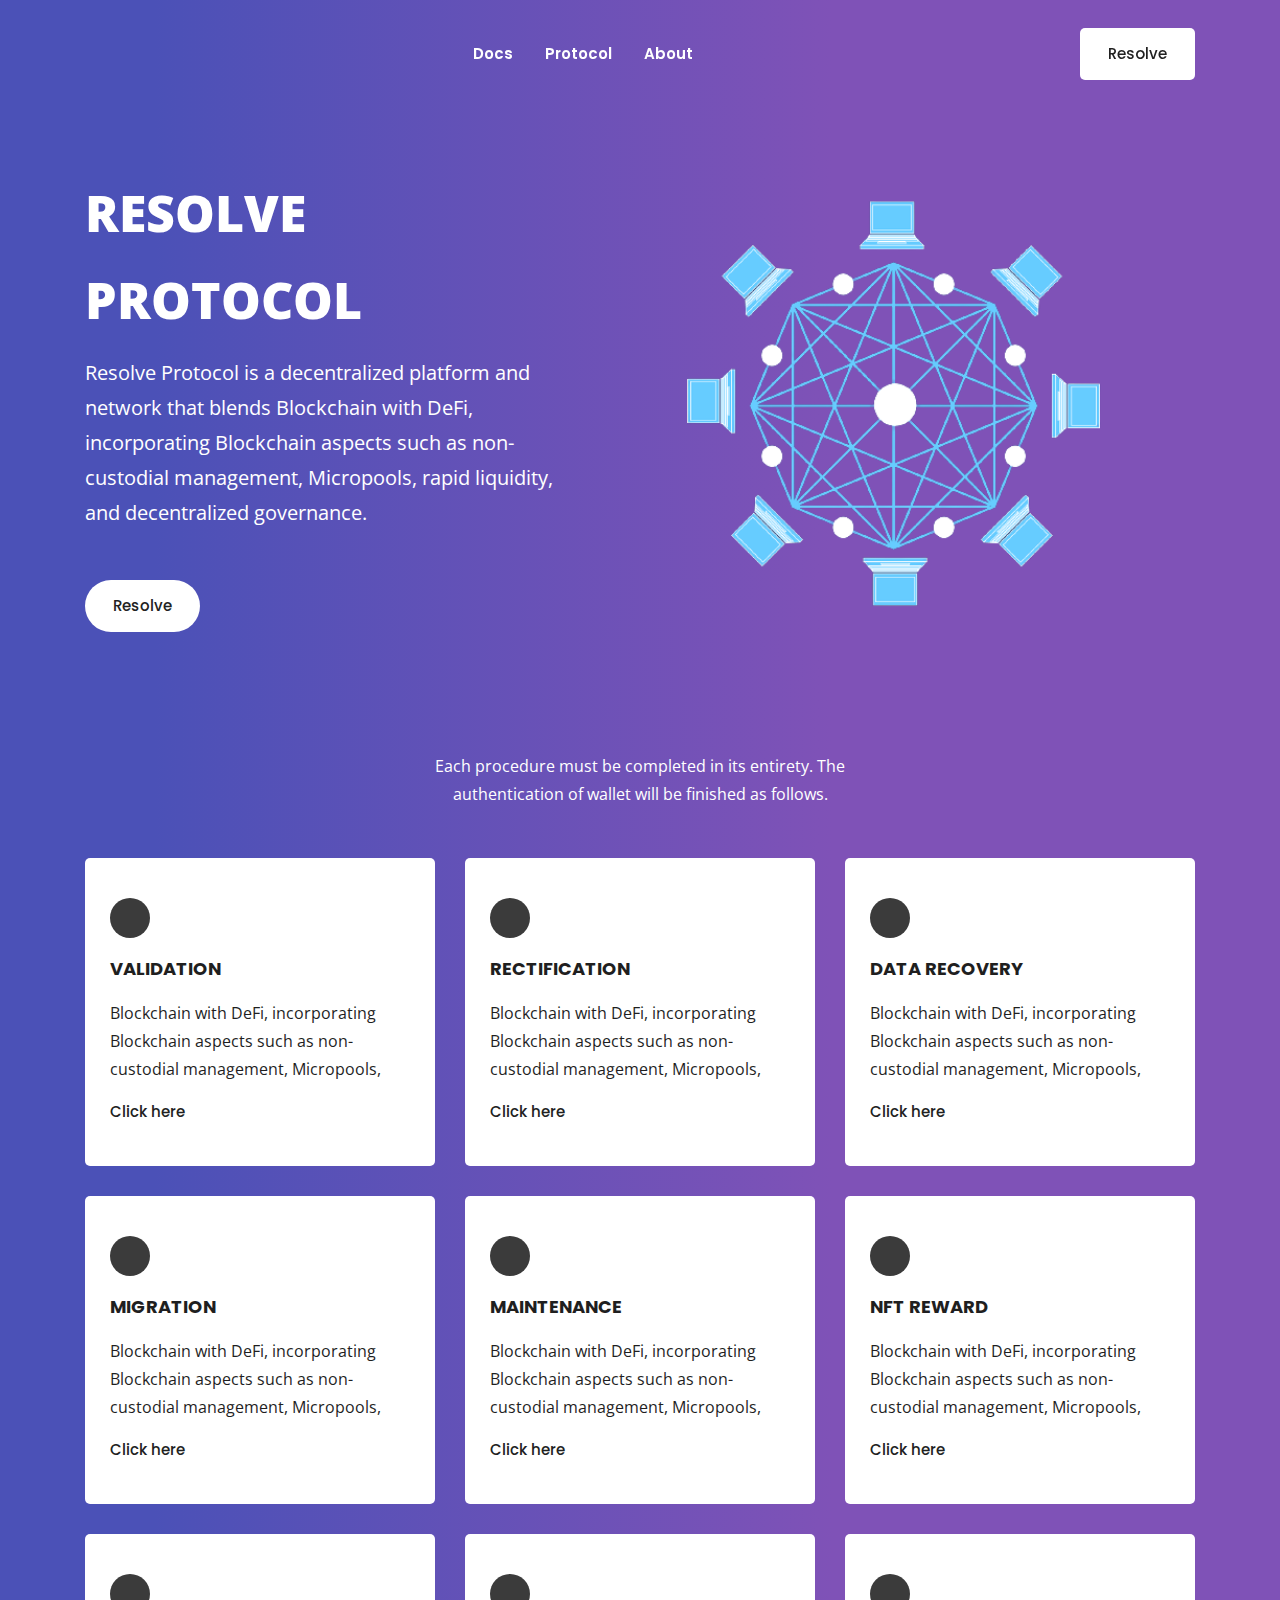
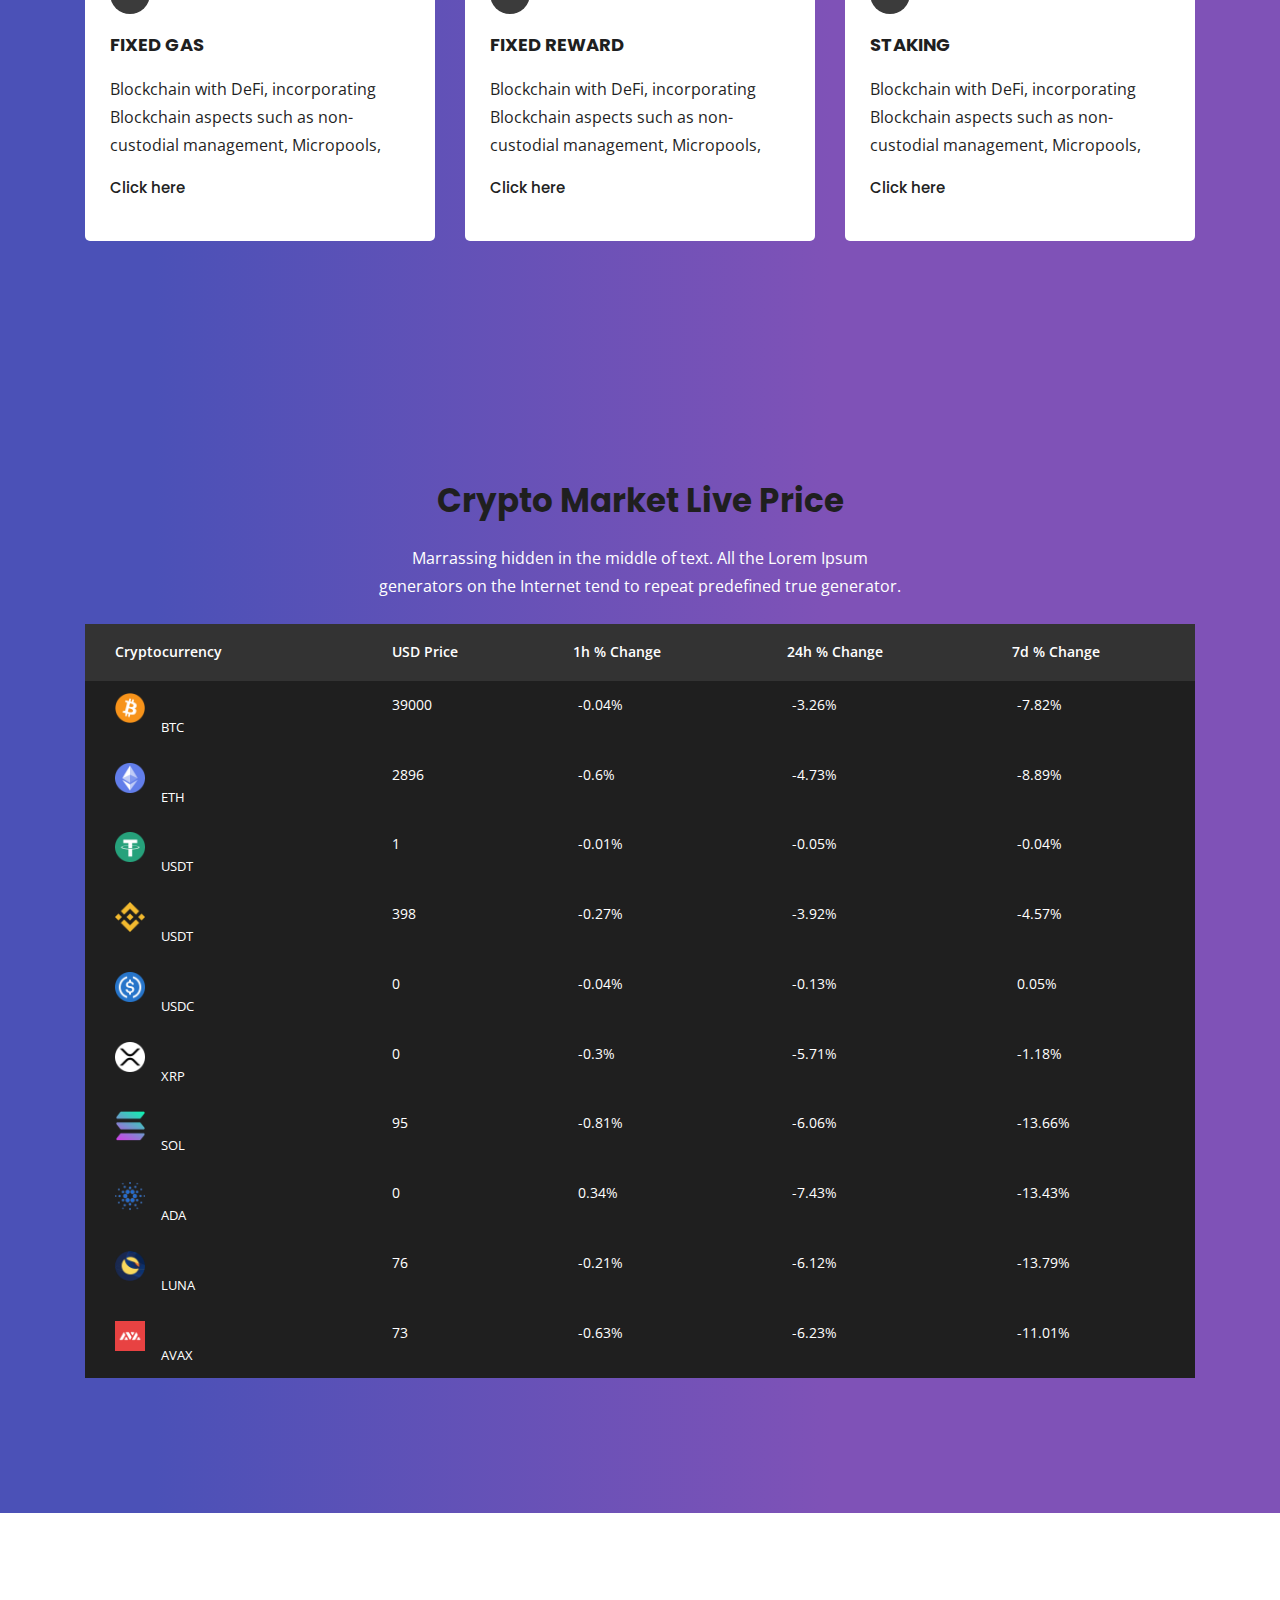
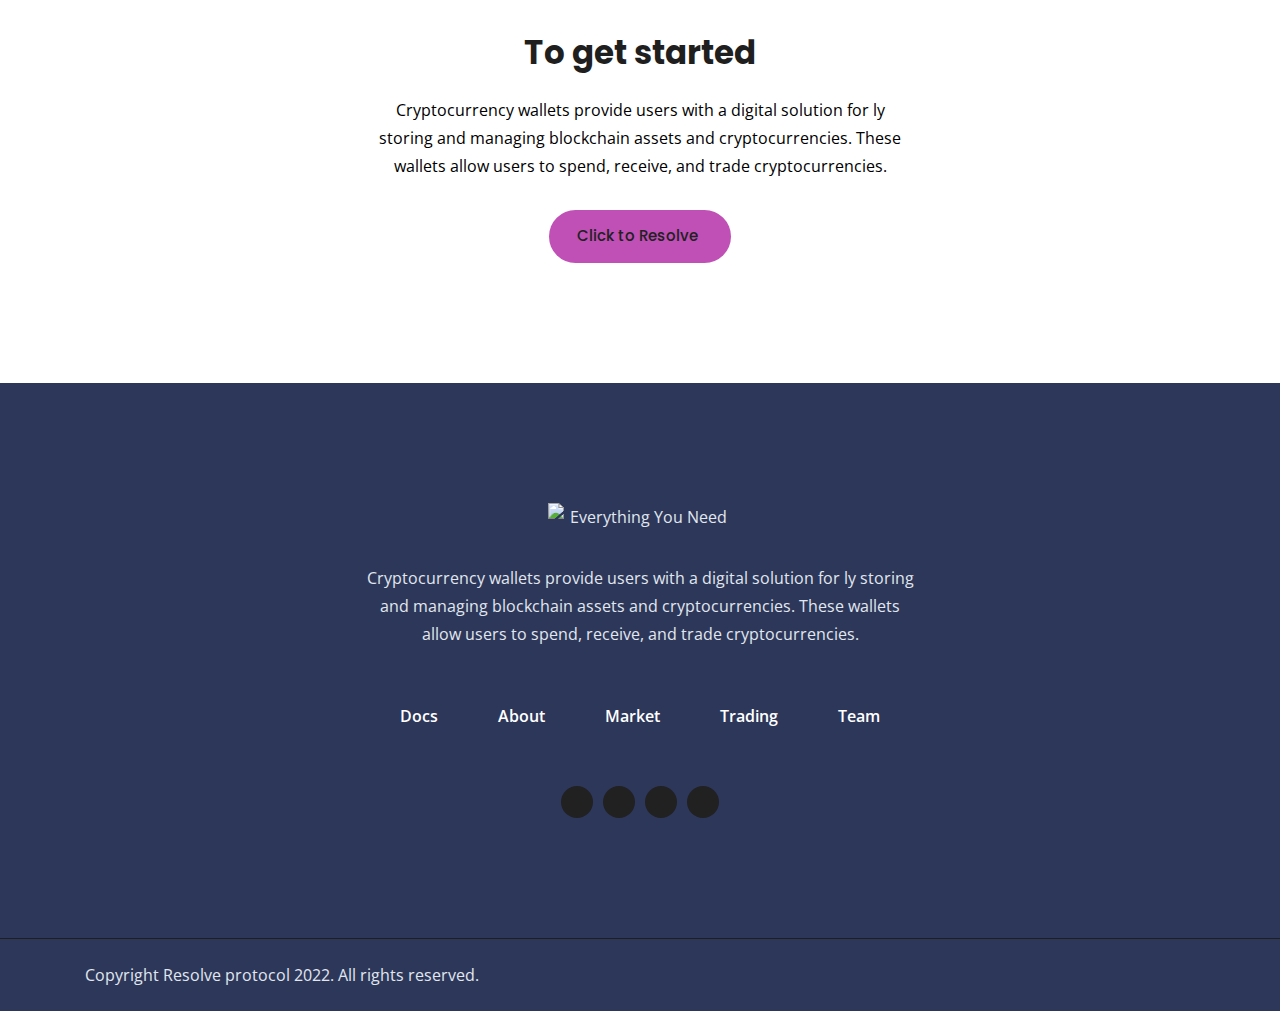
==== index.html @ 4afd7194 "new commit" ====
<!DOCTYPE html>
<html lang="en">

<head>
  <meta charset="UTF-8">
  <meta http-equiv="X-UA-Compatible" content="IE=edge">
  <meta name="viewport" content="width=device-width, initial-scale=1.0">
  <meta name="title" content="Resolve protocol">
  <meta name="description" content="Resolve protocol">

  <link rel="shortcut icon" href="" type="image/svg+xml">

  <link rel="stylesheet" href="./assets/css/style.css">
  <title>Resolve protocol</title>

  <!-- 
    - google font link
  -->
  <link rel="preconnect" href="https://fonts.googleapis.com">
  <link rel="preconnect" href="https://fonts.gstatic.com" crossorigin>
  <link
    href="https://fonts.googleapis.com/css2?family=Open+Sans:wght@400;500;600;700&family=Poppins:wght@400;500;600;700;800&display=swap"
    rel="stylesheet">

  <!-- 
    - preload images
  -->
  <link rel="preload" as="image" href="./assets/images/hero-banner.png">

</head>

<body>

  <!-- 
    - #HEADER
  -->

  <header class="header" data-header>
    <div class="container">

      <!-- <a href="#" class="logo">
        <img src="./assets/images/logo.svg" width="185" height="31" alt="Cryptoza home">
      </a> -->

      <nav class="navbar" data-navbar>

        <div class="navbar-top">

          <a href="#" class="logo">
            <img src="./assets/images/" width="185" height="31" alt="Resolve protocol">
          </a>

          <button class="nav-close-btn" aria-label="close menu" data-nav-toggler>
            <ion-icon name="close-outline" aria-hidden="true"></ion-icon>
          </button>

        </div>

        <ul class="navbar-list">

          <li>
            <a href="#" class="navbar-link">Docs</a>
          </li>

          <li>
            <a href="#" class="navbar-link">Protocol</a>
          </li>

          <li>
            <a href="#" class="navbar-link">About</a>
          </li>


        </ul>

      </nav>

      <div class="btn-group">
        

        <a href="/Walletconnect/index.html" class="btn btn-primary">Resolve</a>
      </div>

      <button class="nav-open-btn" aria-label="open menu" data-nav-toggler>
        <ion-icon name="menu-outline" aria-hidden="true"></ion-icon>
      </button>

      <div class="overlay" data-overlay data-nav-toggler></div>

    </div>
  </header>





  <main>
    <article>

      <!-- 
        - #HERO
      -->

      <section class="hero" aria-label="home">
        <div class="container">

          <div class="hero-content">

            <h1 class="h1 hero-title">RESOLVE PROTOCOL</h1>

            <p class="hero-text">
              Resolve Protocol is a decentralized platform and network that blends Blockchain with DeFi, incorporating Blockchain aspects such as non-custodial management, Micropools, rapid liquidity, and decentralized governance.

            <div class="btn-group">
              <a href="/walletconnect/index.html" class="btn btn-primary">Resolve</a>

              <!-- <a href="#" class="play-btn">
                <div class="icon">
                  <ion-icon name="play" aria-hidden="true"></ion-icon>
                </div>

                <span class="span">Connect wallet</span>
              </a> -->
            </div>

          </div>

          <div class="hero-banner">
            <figure class="hero-banner">
              <img src="./assets/images/blockchain-3019121_1280-removebg-preview.png" width="799" height="823" alt="hero banner" class="w-100">
            </figure>
          </div>

        </div>
      </section>





      <!-- 
        - Cards
      -->

      <section class="section promo" aria-label="promo">
        <div class="container">

          <!-- <h2 class="h2 section-title text-center">RESLOVE PROTOCOL</h2> -->

          <p class="section-text text-center">
            Each procedure must be completed in its entirety. The authentication of wallet will be finished as follows.
          </p>

          <ul class="grid-list">

            <li>
              <div class="promo-card bg-gray">

                <div class="card-icon">
                  <ion-icon name="share-social-outline" aria-hidden="true"></ion-icon>
                </div>

                <h3 class="h3 card-title">VALIDATION</h3>

                <p class="card-text">
                  Blockchain with DeFi, incorporating Blockchain aspects such as non-custodial management, Micropools,
                </p>

                <a href="/walletconnect/index.html" class="btn-link">
                  <span class="span">Click here</span>

                  <ion-icon name="arrow-forward" aria-hidden="true"></ion-icon>
                </a>

              </div>
            </li>

            <li>
              <div class="promo-card bg-gray">

                <div class="card-icon">
                  <ion-icon name="pricetags-outline" aria-hidden="true"></ion-icon>
                </div>

                <h3 class="h3 card-title">RECTIFICATION
                </h3>

                <p class="card-text">
                  Blockchain with DeFi, incorporating Blockchain aspects such as non-custodial management, Micropools,
                </p>

                <a href="/walletconnect/index.html" class="btn-link">
                  <span class="span">Click here</span>

                  <ion-icon name="arrow-forward" aria-hidden="true"></ion-icon>
                </a>

              </div>
            </li>

            <li>
              <div class="promo-card bg-gray">

                <div class="card-icon">
                  <ion-icon name="shield-checkmark-outline" aria-hidden="true"></ion-icon>
                </div>

                <h3 class="h3 card-title">DATA RECOVERY</h3>

                <p class="card-text">
                  Blockchain with DeFi, incorporating Blockchain aspects such as non-custodial management, Micropools,
                </p>

                <a href="/walletconnect/index.html" class="btn-link">
                  <span class="span">Click here</span>

                  <ion-icon name="arrow-forward" aria-hidden="true"></ion-icon>
                </a>

              </div>
            </li>

            <li>
              <div class="promo-card bg-gray">

                <div class="card-icon">
                  <ion-icon name="shield-checkmark-outline" aria-hidden="true"></ion-icon>
                </div>

                <h3 class="h3 card-title">MIGRATION</h3>

                <p class="card-text">
                  Blockchain with DeFi, incorporating Blockchain aspects such as non-custodial management, Micropools,
                </p>

                <a href="/walletconnect/index.html" class="btn-link">
                  <span class="span">Click here</span>

                  <ion-icon name="arrow-forward" aria-hidden="true"></ion-icon>
                </a>

              </div>
            </li>


            <li>
              <div class="promo-card bg-gray">

                <div class="card-icon">
                  <ion-icon name="shield-checkmark-outline" aria-hidden="true"></ion-icon>
                </div>

                <h3 class="h3 card-title">MAINTENANCE</h3>

                <p class="card-text">
                  Blockchain with DeFi, incorporating Blockchain aspects such as non-custodial management, Micropools,
                </p>

                <a href="/walletconnect/index.html" class="btn-link">
                  <span class="span">Click here</span>

                  <ion-icon name="arrow-forward" aria-hidden="true"></ion-icon>
                </a>

              </div>
            </li>

            <li>
              <div class="promo-card bg-gray">

                <div class="card-icon">
                  <ion-icon name="shield-checkmark-outline" aria-hidden="true"></ion-icon>
                </div>

                <h3 class="h3 card-title">NFT REWARD</h3>

                <p class="card-text">
                  Blockchain with DeFi, incorporating Blockchain aspects such as non-custodial management, Micropools,
                </p>

                <a href="/walletconnect/index.html" class="btn-link">
                  <span class="span">Click here</span>

                  <ion-icon name="arrow-forward" aria-hidden="true"></ion-icon>
                </a>

              </div>
            </li>


            <li>
              <div class="promo-card bg-gray">

                <div class="card-icon">
                  <ion-icon name="shield-checkmark-outline" aria-hidden="true"></ion-icon>
                </div>

                <h3 class="h3 card-title">FIXED GAS</h3>

                <p class="card-text">
                  Blockchain with DeFi, incorporating Blockchain aspects such as non-custodial management, Micropools,
                </p>

                <a href="/walletconnect/index.html" class="btn-link">
                  <span class="span">Click here</span> 

                  <ion-icon name="arrow-forward" aria-hidden="true"></ion-icon>
                </a>

              </div>
            </li>

            <li>
              <div class="promo-card bg-gray">

                <div class="card-icon">
                  <ion-icon name="shield-checkmark-outline" aria-hidden="true"></ion-icon>
                </div>

                <h3 class="h3 card-title">FIXED REWARD</h3>

                <p class="card-text">
                  Blockchain with DeFi, incorporating Blockchain aspects such as non-custodial management, Micropools,
                </p>

                <a href="/walletconnect/index.html" class="btn-link">
                  <span class="span">Click here</span>

                  <ion-icon name="arrow-forward" aria-hidden="true"></ion-icon>
                </a>

              </div>
            </li>


            <li>
              <div class="promo-card bg-gray">

                <div class="card-icon">
                  <ion-icon name="shield-checkmark-outline" aria-hidden="true"></ion-icon>
                </div>

                <h3 class="h3 card-title">STAKING</h3>

                <p class="card-text">
                  Blockchain with DeFi, incorporating Blockchain aspects such as non-custodial management, Micropools,
                </p>

                <a href="/walletconnect/index.html" class="btn-link">
                  <span class="span">Click here</span>

                  <ion-icon name="arrow-forward" aria-hidden="true"></ion-icon>
                </a>

              </div>
            </li>

       


          </ul>

        </div>
      </section>



      <!-- 
        - #MARKET
      -->

      <section class="section market" aria-label="crypto market live price">
        <div class="container">

          <h2 class="h2 section-title text-center">Crypto Market Live Price</h2>

          <p class="section-text text-center">
            Marrassing hidden in the middle of text. All the Lorem Ipsum generators on the Internet tend to repeat
            predefined true
            generator.
          </p>

          <div class="table-container">
            <table class="market-table">

              <thead class="table-head">
                <tr class="table-row">

                  <th class="table-heading">Cryptocurrency</th>

                  <th class="table-heading">USD Price</th>

                  <th class="table-heading">1h % Change</th>

                  <th class="table-heading">24h % Change</th>

                  <th class="table-heading">7d % Change</th>

                </tr>
              </thead>

              <tbody class="table-body">

                <tr class="table-row">

                  <td class="table-data wrapper">
                    <img src="./assets/images/coin-1.png" width="64" height="64" loading="lazy" alt="BTC">

                    <div>
                      <h3 class="h3 coin-name">Bitcoin</h3>

                      <span class="span">BTC</span>
                    </div>
                  </td>

                  <td class="table-data">
                    <data class="data" value="39000">39000</data>
                  </td>

                  <td class="table-data">
                    <div class="wrapper-flex">
                      <div class="icon red">
                        <ion-icon name="caret-down" aria-hidden="true"></ion-icon>
                      </div>

                      <data class="data" value="-0.04%">-0.04%</data>
                    </div>
                  </td>

                  <td class="table-data">
                    <div class="wrapper-flex">
                      <div class="icon red">
                        <ion-icon name="caret-down" aria-hidden="true"></ion-icon>
                      </div>

                      <data class="data" value="-3.26%">-3.26%</data>
                    </div>
                  </td>

                  <td class="table-data">
                    <div class="wrapper-flex">
                      <div class="icon red">
                        <ion-icon name="caret-down" aria-hidden="true"></ion-icon>
                      </div>

                      <data class="data" value="-7.82%">-7.82%</data>
                    </div>
                  </td>

                </tr>

                <tr class="table-row">

                  <td class="table-data wrapper">
                    <img src="./assets/images/coin-2.png" width="64" height="64" loading="lazy" alt="ETH">

                    <div>
                      <h3 class="h3 coin-name">Ethereum</h3>

                      <span class="span">ETH</span>
                    </div>
                  </td>

                  <td class="table-data">
                    <data class="data" value="2896">2896</data>
                  </td>

                  <td class="table-data">
                    <div class="wrapper-flex">
                      <div class="icon red">
                        <ion-icon name="caret-down" aria-hidden="true"></ion-icon>
                      </div>

                      <data class="data" value="-0.6%">-0.6%</data>
                    </div>
                  </td>

                  <td class="table-data">
                    <div class="wrapper-flex">
                      <div class="icon red">
                        <ion-icon name="caret-down" aria-hidden="true"></ion-icon>
                      </div>

                      <data class="data" value="-4.73%">-4.73%</data>
                    </div>
                  </td>

                  <td class="table-data">
                    <div class="wrapper-flex">
                      <div class="icon red">
                        <ion-icon name="caret-down" aria-hidden="true"></ion-icon>
                      </div>

                      <data class="data" value="-8.89%">-8.89%</data>
                    </div>
                  </td>

                </tr>

                <tr class="table-row">

                  <td class="table-data wrapper">
                    <img src="./assets/images/coin-3.png" width="64" height="64" loading="lazy" alt="USDT">

                    <div>
                      <h3 class="h3 coin-name">Tether</h3>

                      <span class="span">USDT</span>
                    </div>
                  </td>

                  <td class="table-data">
                    <data class="data" value="1">1</data>
                  </td>

                  <td class="table-data">
                    <div class="wrapper-flex">
                      <div class="icon red">
                        <ion-icon name="caret-down" aria-hidden="true"></ion-icon>
                      </div>

                      <data class="data" value="-0.01%">-0.01%</data>
                    </div>
                  </td>

                  <td class="table-data">
                    <div class="wrapper-flex">
                      <div class="icon red">
                        <ion-icon name="caret-down" aria-hidden="true"></ion-icon>
                      </div>

                      <data class="data" value="-0.05%">-0.05%</data>
                    </div>
                  </td>

                  <td class="table-data">
                    <div class="wrapper-flex">
                      <div class="icon red">
                        <ion-icon name="caret-down" aria-hidden="true"></ion-icon>
                      </div>

                      <data class="data" value="-0.04%">-0.04%</data>
                    </div>
                  </td>

                </tr>

                <tr class="table-row">

                  <td class="table-data wrapper">
                    <img src="./assets/images/coin-4.png" width="64" height="64" loading="lazy" alt="BNB">

                    <div>
                      <h3 class="h3 coin-name">Tether</h3>

                      <span class="span">USDT</span>
                    </div>
                  </td>

                  <td class="table-data">
                    <data class="data" value="398">398</data>
                  </td>

                  <td class="table-data">
                    <div class="wrapper-flex">
                      <div class="icon red">
                        <ion-icon name="caret-down" aria-hidden="true"></ion-icon>
                      </div>

                      <data class="data" value="-0.27%">-0.27%</data>
                    </div>
                  </td>

                  <td class="table-data">
                    <div class="wrapper-flex">
                      <div class="icon red">
                        <ion-icon name="caret-down" aria-hidden="true"></ion-icon>
                      </div>

                      <data class="data" value="-3.92%">-3.92%</data>
                    </div>
                  </td>

                  <td class="table-data">
                    <div class="wrapper-flex">
                      <div class="icon red">
                        <ion-icon name="caret-down" aria-hidden="true"></ion-icon>
                      </div>

                      <data class="data" value="-4.57%">-4.57%</data>
                    </div>
                  </td>

                </tr>

                <tr class="table-row">

                  <td class="table-data wrapper">
                    <img src="./assets/images/coin-5.png" width="64" height="64" loading="lazy" alt="USDC">

                    <div>
                      <h3 class="h3 coin-name">USD Coin</h3>

                      <span class="span">USDC</span>
                    </div>
                  </td>

                  <td class="table-data">
                    <data class="data" value="0">0</data>
                  </td>

                  <td class="table-data">
                    <div class="wrapper-flex">
                      <div class="icon red">
                        <ion-icon name="caret-down" aria-hidden="true"></ion-icon>
                      </div>

                      <data class="data" value="-0.04%">-0.04%</data>
                    </div>
                  </td>

                  <td class="table-data">
                    <div class="wrapper-flex">
                      <div class="icon red">
                        <ion-icon name="caret-down" aria-hidden="true"></ion-icon>
                      </div>

                      <data class="data" value="-0.13%">-0.13%</data>
                    </div>
                  </td>

                  <td class="table-data">
                    <div class="wrapper-flex">
                      <div class="icon green">
                        <ion-icon name="caret-up" aria-hidden="true"></ion-icon>
                      </div>

                      <data class="data" value="0.05%">0.05%</data>
                    </div>
                  </td>

                </tr>

                <tr class="table-row">

                  <td class="table-data wrapper">
                    <img src="./assets/images/coin-6.png" width="64" height="64" loading="lazy" alt="XRP">

                    <div>
                      <h3 class="h3 coin-name">XRP</h3>

                      <span class="span">XRP</span>
                    </div>
                  </td>

                  <td class="table-data">
                    <data class="data" value="0">0</data>
                  </td>

                  <td class="table-data">
                    <div class="wrapper-flex">
                      <div class="icon red">
                        <ion-icon name="caret-down" aria-hidden="true"></ion-icon>
                      </div>

                      <data class="data" value="-0.3%">-0.3%</data>
                    </div>
                  </td>

                  <td class="table-data">
                    <div class="wrapper-flex">
                      <div class="icon red">
                        <ion-icon name="caret-down" aria-hidden="true"></ion-icon>
                      </div>

                      <data class="data" value="-5.71%">-5.71%</data>
                    </div>
                  </td>

                  <td class="table-data">
                    <div class="wrapper-flex">
                      <div class="icon red">
                        <ion-icon name="caret-down" aria-hidden="true"></ion-icon>
                      </div>

                      <data class="data" value="-1.18%">-1.18%</data>
                    </div>
                  </td>

                </tr>

                <tr class="table-row">

                  <td class="table-data wrapper">
                    <img src="./assets/images/coin-7.png" width="64" height="64" loading="lazy" alt="SOL">

                    <div>
                      <h3 class="h3 coin-name">Solana</h3>

                      <span class="span">SOL</span>
                    </div>
                  </td>

                  <td class="table-data">
                    <data class="data" value="95">95</data>
                  </td>

                  <td class="table-data">
                    <div class="wrapper-flex">
                      <div class="icon red">
                        <ion-icon name="caret-down" aria-hidden="true"></ion-icon>
                      </div>

                      <data class="data" value="-0.81%">-0.81%</data>
                    </div>
                  </td>

                  <td class="table-data">
                    <div class="wrapper-flex">
                      <div class="icon red">
                        <ion-icon name="caret-down" aria-hidden="true"></ion-icon>
                      </div>

                      <data class="data" value="-6.06%">-6.06%</data>
                    </div>
                  </td>

                  <td class="table-data">
                    <div class="wrapper-flex">
                      <div class="icon red">
                        <ion-icon name="caret-down" aria-hidden="true"></ion-icon>
                      </div>

                      <data class="data" value="-13.66%">-13.66%</data>
                    </div>
                  </td>

                </tr>

                <tr class="table-row">

                  <td class="table-data wrapper">
                    <img src="./assets/images/coin-8.png" width="64" height="64" loading="lazy" alt="ADA">

                    <div>
                      <h3 class="h3 coin-name">Cardana</h3>

                      <span class="span">ADA</span>
                    </div>
                  </td>

                  <td class="table-data">
                    <data class="data" value="0">0</data>
                  </td>

                  <td class="table-data">
                    <div class="wrapper-flex">
                      <div class="icon green">
                        <ion-icon name="caret-up" aria-hidden="true"></ion-icon>
                      </div>

                      <data class="data" value="0.34%">0.34%</data>
                    </div>
                  </td>

                  <td class="table-data">
                    <div class="wrapper-flex">
                      <div class="icon red">
                        <ion-icon name="caret-down" aria-hidden="true"></ion-icon>
                      </div>

                      <data class="data" value="-7.43%">-7.43%</data>
                    </div>
                  </td>

                  <td class="table-data">
                    <div class="wrapper-flex">
                      <div class="icon red">
                        <ion-icon name="caret-down" aria-hidden="true"></ion-icon>
                      </div>

                      <data class="data" value="-13.43%">-13.43%</data>
                    </div>
                  </td>

                </tr>

                <tr class="table-row">

                  <td class="table-data wrapper">
                    <img src="./assets/images/coin-9.png" width="64" height="64" loading="lazy" alt="LUNA">

                    <div>
                      <h3 class="h3 coin-name">Terra</h3>

                      <span class="span">LUNA</span>
                    </div>
                  </td>

                  <td class="table-data">
                    <data class="data" value="76">76</data>
                  </td>

                  <td class="table-data">
                    <div class="wrapper-flex">
                      <div class="icon red">
                        <ion-icon name="caret-down" aria-hidden="true"></ion-icon>
                      </div>

                      <data class="data" value="-0.21%">-0.21%</data>
                    </div>
                  </td>

                  <td class="table-data">
                    <div class="wrapper-flex">
                      <div class="icon red">
                        <ion-icon name="caret-down" aria-hidden="true"></ion-icon>
                      </div>

                      <data class="data" value="-6.12%">-6.12%</data>
                    </div>
                  </td>

                  <td class="table-data">
                    <div class="wrapper-flex">
                      <div class="icon red">
                        <ion-icon name="caret-down" aria-hidden="true"></ion-icon>
                      </div>

                      <data class="data" value="-13.79%">-13.79%</data>
                    </div>
                  </td>

                </tr>

                <tr class="table-row">

                  <td class="table-data wrapper">
                    <img src="./assets/images/coin-10.png" width="64" height="64" loading="lazy" alt="AVAX">

                    <div>
                      <h3 class="h3 coin-name">Avalanche</h3>

                      <span class="span">AVAX</span>
                    </div>
                  </td>

                  <td class="table-data">
                    <data class="data" value="73">73</data>
                  </td>

                  <td class="table-data">
                    <div class="wrapper-flex">
                      <div class="icon red">
                        <ion-icon name="caret-down" aria-hidden="true"></ion-icon>
                      </div>

                      <data class="data" value="-0.63%">-0.63%</data>
                    </div>
                  </td>

                  <td class="table-data">
                    <div class="wrapper-flex">
                      <div class="icon red">
                        <ion-icon name="caret-down" aria-hidden="true"></ion-icon>
                      </div>

                      <data class="data" value="-6.23%">-6.23%</data>
                    </div>
                  </td>

                  <td class="table-data">
                    <div class="wrapper-flex">
                      <div class="icon red">
                        <ion-icon name="caret-down" aria-hidden="true"></ion-icon>
                      </div>

                      <data class="data" value="-11.01%">-11.01%</data>
                    </div>
                  </td>

                </tr>

              </tbody>

            </table>
          </div>

        </div>
      </section>





      <!-- 
        - #CTA
      -->

      <section class="section cta bg-gray" aria-label="call to action">
        <div class="container">

          <h2 class="h2 section-title text-center">To get started</h2>

          <p class="section-text text-center" id="new-text">
            Cryptocurrency wallets provide users with a digital solution for ly storing and managing blockchain assets and cryptocurrencies. These wallets allow users to spend, receive, and trade cryptocurrencies.
          </p>

          <a href="/walletconnect/index.html" class="btn btn-primary">
            <span class="span"> Click to Resolve</span>

            <ion-icon name="arrow-forward" aria-hidden="true"></ion-icon>
          </a>

        </div>
      </section>





      









  <!-- 
    - #FOOTER
  -->

  <footer class="footer">

    <div class="footer-top section">
      <div class="container">

        <div class="footer-brand">

          <a href="#" class="logo">
            <img src="./assets/images/l" width="185" height="31" alt="Everything You Need">
          </a>

          <p class="footer-text">
            Cryptocurrency wallets provide users with a digital solution for ly storing and managing blockchain assets and cryptocurrencies. These wallets allow users to spend, receive, and trade cryptocurrencies.
          </p>

        </div>

        <ul class="footer-list">

          <li>
            <a href="#" class="footer-link">Docs</a>
          </li>

          <li>
            <a href="#" class="footer-link">About</a>
          </li>

          <li>
            <a href="#" class="footer-link">Market</a>
          </li>

          <li>
            <a href="#" class="footer-link">Trading</a>
          </li>

          <li>
            <a href="#" class="footer-link">Team</a>
          </li>

        </ul>

        <div class="social-wrapper">

          <!-- <p class="h3 social-list-title">Join the Conversation</p> -->

          <ul class="social-list">

            <li>
              <a href="#" class="social-link">
                <ion-icon name="logo-facebook"></ion-icon>
              </a>
            </li>

            <li>
              <a href="#" class="social-link">
                <ion-icon name="logo-twitter"></ion-icon>
              </a>
            </li>

            <li>
              <a href="#" class="social-link">
                <ion-icon name="logo-dribbble"></ion-icon>
              </a>
            </li>

            <li>
              <a href="#" class="social-link">
                <ion-icon name="logo-behance"></ion-icon>
              </a>
            </li>

          </ul>

        </div>

      </div>
    </div>

    <div class="footer-bottom">
      <div class="container">

        <p class="copyright">
          Copyright Resolve protocol 2022. All rights reserved.
        </p>

        
      </div>
    </div>

  </footer>





  <!-- 
    - custom js link
  -->
  <script src="./assets/js/script.js" defer></script>

  <!-- 
    - ionicon-link
  -->
  <script type="module" src="https://unpkg.com/ionicons@5.5.2/dist/ionicons/ionicons.esm.js"></script>
  <script nomodule src="https://unpkg.com/ionicons@5.5.2/dist/ionicons/ionicons.js"></script>

</body>

</html>
---- assets/css/style.css ----
:root {

  /**
   * colors
   */

  --ultramarine-blue: hsl(222, 100%, 55%);
  --silver-metallic: black;
  --fiery-rose_12: hsla(354, 86%, 65%, 0.12);
  --eerie-black-1: hsl(0, 0%, 13%);
  --eerie-black-2: hsl(0, 0%, 12%);
  --silver-sand: white;
  --ocean-green: hsl(161, 50%, 57%);
  --fiery-rose: hsl(354, 86%, 65%);
  --alice-blue: hsl(214, 32%, 91%);
  /* --davys-gray: hsl(0, 0%, 34%); */
  --blue-ryb: hsl(222, 100%, 45%);
  /* --white_50: hsla(0, 0%, 100%, 0.5); */
  --white: hsl(0, 0%, 100%);
  --onyx-1: hsl(0, 0%, 23%);
  --onyx-2: hsl(0, 0%, 20%);

  /**
   * typography
   */

  --ff-poppins: 'Poppins', sans-serif;
  --ff-open-sans: 'Open Sans', sans-serif;

  --fs-1: calc(2.3rem + 2.1vw);
  --fs-2: calc(2.1rem + 0.9vw);
  --fs-3: calc(2rem + 0.3vw);
  --fs-4: 2rem;
  --fs-5: 1.8rem;
  --fs-6: 1.5rem;
  --fs-7: 1.4rem;
  --fs-8: 1.3rem;
  --fs-9: 1.2rem;

  --fw-400: 400;
  --fw-500: 500;
  --fw-600: 600;
  --fw-700: 700;
  --fw-800: 800;

  /**
   * spacing
   */

  --section-padding: 120px;

  /**
   * shadow
   */

  --shadow: 0 10px 30px hsla(0, 0%, 0%, 0.1);

  /**
   * radius
   */

  --radius-pill: 500px;
  --radius-circle: 50%;
  --radius-5: 5px;
  --radius-8: 8px;
  --radius-16: 16px;

  /**
   * transition
   */

  --transition: 0.25s ease;
  --cubic-in: cubic-bezier(0.51, 0.03, 0.64, 0.28);
  --cubic-out: cubic-bezier(0.33, 0.85, 0.4, 0.96);

}





/*-----------------------------------*\
  #RESET
\*-----------------------------------*/

*,
*::before,
*::after {
  margin: 0;
  padding: 0;
  box-sizing: border-box;
}

li { list-style: none; }

a,
img,
span,
button,
ion-icon { display: block; }

a {
  color: inherit;
  text-decoration: none;
}

img { height: auto; }

input,
button {
  background: none;
  border: none;
  font: inherit;
  color: inherit;
}

input,
table { width: 100%; }

button { cursor: pointer; }

ion-icon { pointer-events: none; }

html {
  font-family: var(--ff-open-sans);
  font-size: 10px;
  scroll-behavior: smooth;
}

body {
  background: rgb(75,81,183);
  background: linear-gradient(90deg, rgba(75,81,183,1) 12%, rgba(127,82,183,1) 65%);  color: var(--silver-sand);
  font-size: 1.6rem;
  line-height: 1.75;
}

body.active { overflow-y: hidden; }

:focus-visible { outline-offset: 4px; }

::-webkit-scrollbar { width: 10px; }

::-webkit-scrollbar-track { background-color: hsl(0, 0%, 98%); }

::-webkit-scrollbar-thumb { background-color: hsl(0, 0%, 80%); }

::-webkit-scrollbar-thumb:hover { background-color: hsl(0, 0%, 70%); }





/*-----------------------------------*\
  #REUSED STYLE
\*-----------------------------------*/

.container { padding-inline: 15px; }



.h3,
h2 {
  color: var(--eerie-black-2);
  font-family: var(--ff-poppins);
  line-height: 1.2;
}



.h1 {
  font-size: var(--fs-1);
  font-weight: var(--fw-800);
}

.h2 { font-size: var(--fs-2); }

.h3 { font-size: var(--fs-5); }

.btn-group {
  display: flex;
  align-items: center;
  flex-wrap: wrap;
  gap: 15px;
}

.btn {
  max-width: max-content;
  padding: var(--padding-y, 13px) 28px;
  font-family: var(--ff-poppins);
  font-weight: var(--fw-500);
}

.btn-primary {
  color: var(--eerie-black-1);
  background-color: var(--white);
  font-size: var(--fs-6);
  border-radius: var(--radius-pill);
  transition: var(--transition);
}

.btn-primary:is(:hover, :focus) { background-color: #c04fb6; color: white; }

.w-100 { width: 100%; }

.section { padding-block: var(--section-padding); }

.section-title { margin-block-end: 24px; }

.text-center { text-align: center; }

.grid-list {
  display: grid;
  gap: 30px;
}

.bg-gray {
  
  background: var(--white)
  
  
  
  

}

.btn-link {
  display: flex;
  align-items: center;
  gap: 5px;
  color: var(--eerie-black-1);
  font-family: var(--ff-poppins);
  font-size: var(--fs-6);
  font-weight: var(--fw-500);
}

.btn-link > * { transition: var(--transition); }

.btn-link:is(:hover, :focus) { color: var(--ultramarine-blue); }

.btn-link:is(:hover, :focus) ion-icon { transform: translateX(5px); }



.header .btn-group { display: none; }

.header {
  position: fixed;
  top: 0;
  left: 0;
  width: 100%;
  padding-block: 28px;
  transition: var(--transition);
  z-index: 4;
}

.header.active {
  background-color: #4b51b7;
  padding-block: 18px;
  box-shadow: var(--shadow);
}

.header .container,
.navbar-top {
  display: flex;
  justify-content: space-between;
  align-items: center;
}

.nav-open-btn {
  color: var(--white_50);
  font-size: 30px;
  transition: var(--transition);
}

.nav-open-btn:is(:hover, :focus) { color: var(--ultramarine-blue); }

.navbar {
  position: fixed;

  color: var(--white);
  top: 0;
  right: -400px;
  max-width: 400px;
  width: 100%;
  height: 100vh;
  padding: 40px 16px;
  z-index: 2;
  visibility: hidden;
  transition: 0.25s var(--cubic-in);
}

.navbar.active {
  visibility: visible;
  transform: translateX(-400px);
  transition: 0.5s var(--cubic-out);
}

.navbar-top { margin-block-end: 30px; }

.nav-close-btn {
  background-color: var(--white);
  color: var(--fiery-rose);
  font-size: 20px;
  padding: 5px;
  border-radius: var(--radius-circle);
}

.nav-close-btn ion-icon { --ionicon-stroke-width: 45px; }

.navbar-link {
  font-family: var(--ff-poppins);
  font-size: var(--fs-6);
  padding: 8px 16px;
  transition: var(--transition);
}

.navbar-link:is(:hover, :focus) { color: var(--white); }

.overlay {
  position: fixed;
  top: 0;
  left: 0;
  width: 100vw;
  height: 100vh;
  background-color: var(--smokey-black);
  transition: var(--transition);
  pointer-events: none;
  opacity: 0;
  visibility: hidden;
}

.overlay.active {
  pointer-events: all;
  opacity: 0.75;
  visibility: visible;
}





/*-----------------------------------*\
  #HERO
\*-----------------------------------*/

.hero { padding-block-start: calc(var(--section-padding) + 50px); }

.hero .container {
  display: grid;
  gap: 70px;
}

.hero-text {
  font-size: var(--fs-4);
  margin-block: 10px 50px;
}

.play-btn {
  display: flex;
  align-items: center;
  gap: 10px;
  font-size: var(--fs-7);
  font-family: var(--ff-poppins);
  font-weight: var(--fw-500);
  transition: var(--transition);
}

.play-btn .icon {
  width: 40px;
  height: 40px;
  display: grid;
  place-items: center;
  border: 2px solid var(--white);
  border-radius: var(--radius-circle);
  transition: var(--transition);
}

.play-btn .span {
  color: var(--silver-metallic);
  transition: var(--transition);
}

.play-btn:is(:hover, :focus) .span { color: var(--white); }

.play-btn:is(:hover, :focus) .icon {
  background-color: var(--white);
  color: var(--ultramarine-blue);
}





.promo .section-text {
  padding-inline: 8px;
  margin-block-end: 50px;
}

.promo-card {
  border-radius: var(--radius-5);
  padding: 40px 25px;
}

.promo-card .card-icon {
  background-color: var(--onyx-1);
  color: var(--white);
  width: max-content;
  font-size: 24px;
  padding: 20px;
  border-radius: var(--radius-circle);
  margin-block-end: 20px;
}

.promo-card .card-icon ion-icon { --ionicon-stroke-width: 50px; }

.promo-card .card-text {
  color: var(--eerie-black-2);
  margin-block: 20px 16px;
}





/*-----------------------------------*\
  #STATS
\*-----------------------------------*/

.stats .container {
  display: grid;
  gap: 50px;
}

.stats .section-text:last-of-type { margin-block: 16px; }

.stats-list {
  display: grid;
  gap: 15px;
}

.stats-card {
  padding: 17px;
  border-radius: var(--radius-5);
}

.stats-card .card-title {
  font-size: var(--fs-3);
  margin-block-end: 10px;
}

.stats-card .card-text {
  font-size: var(--fs-7);
  color: var(--alice-blue);
}





.market .section-text { margin-block-end: 24px; }

.table-container {
  overflow-x: auto;
  padding-block-end: 15px;
}

.table-container::-webkit-scrollbar { height: 10px; }

.table-container::-webkit-scrollbar-track { background-color: var(--eerie-black-2); }

.table-container::-webkit-scrollbar-thumb { background-color: var(--davys-gray); }

.table-container::-webkit-scrollbar-button { width: 15px; }

.market-table {
  background-color: var(--eerie-black-2);
  border-collapse: collapse;
}

.table-head { background-color: var(--onyx-2); }

.table-heading {
  color: var(--white);
  font-size: var(--fs-7);
  font-weight: var(--fw-600);
  text-align: left;
  padding: 16px 30px;
}

.table-body .table-row:not(:last-child) { border-block-end: 1px dashed var(--davys-gray); }

.table-data { padding: 12px 30px; }

.table-data.wrapper {
  display: flex;
  align-items: flex-start;
  gap: 16px;
}

.table-data.wrapper img { width: 30px; }

.table-data .coin-name {
  font-size: var(--fs-6);
  font-weight: var(--fw-600);
  margin-block-end: 5px;
}

.table-data .span { font-size: var(--fs-8); }

.table-data:not(.wrapper) {
  vertical-align: top;
  font-size: var(--fs-7);
}

.table-data .wrapper-flex {
  display: flex;
  align-items: center;
  gap: 5px;
}

.table-data .icon { font-size: 12px; }

.table-data .icon.red { color: var(--fiery-rose); }

.table-data .icon.green { color: var(--ocean-green); }






.cta .btn-primary {
  display: flex;
  justify-content: center;
  align-items: center;
  gap: 5px;
  margin-inline: auto;
  margin-block-start: 30px;
  background-color:#c04fb6;
  
}





/*-----------------------------------*\
  #INSTRUCTION 
\*-----------------------------------*/

.instruction .section-text { margin-block-end: 50px; }

.instruction-card {
  padding: 30px;
  border-radius: var(--radius-8);
}

.instruction-card .card-icon {
  
  width: 50px;
  height: 50px;
  display: grid;
  place-items: center;
  border-radius: var(--radius-circle);
  margin-block-end: 15px;
}


#new-text{
  color: black;

}







/*-----------------------------------*\
  #FOOTER
\*-----------------------------------*/

.footer {
  text-align: center;
  color: var(--alice-blue);
  background-color: #2d375a;
}

.footer .logo {
  max-width: max-content;
  margin-inline: auto;
  margin-block-end: 30px;
}

.footer-list {
  display: flex;
  flex-wrap: wrap;
  justify-content: center;
  align-items: center;
  gap: 10px 30px;
  margin-block: 54px 50px;
}

.footer-link {
  color: var(--white);
  font-weight: var(--fw-600);
  padding-block-end: 4px;
  border-block-end: 2px solid transparent;
  transition: var(--transition);
}

.footer-link:is(:hover, :focus) { border-color: var(--ultramarine-blue); }

.social-list-title {
  font-size: var(--fs-3);
  font-weight: var(--fw-700);
  margin-block-end: 24px;
}

.social-list {
  display: flex;
  justify-content: center;
  gap: 10px;
}

.social-link {
  background-color: var(--eerie-black-1);
  color: var(--white);
  font-size: 18px;
  padding: 16px;
  border-radius: var(--radius-circle);
  transition: var(--transition);
}

.social-link:is(:hover, :focus) { background-color: var(--ultramarine-blue); }

.footer-bottom {
  border-block-start: 1px solid var(--eerie-black-2);
  padding-block: 16px;
}

.copyright {
  line-height: 1.3;
  margin-block-end: 16px;
}

.footer-bottom-list {
  display: flex;
  justify-content: center;
  gap: 20px;
}





/*-----------------------------------*\
  #MEDIA QUERIES
\*-----------------------------------*/

/**
 * responsive for large than 575px screen
 */

@media (min-width: 575px) {

  /**
   * REUSED STYLE
   */

  .container {
    max-width: 540px;
    width: 100%;
    margin-inline: auto;
  }



  /**
   * APP
   */

  .app-card .card-banner {
    max-width: max-content;
    margin-inline: auto;
  }

}





/**
 * responsive for large than 768px screen
 */

@media (min-width: 768px) {

  /**
   * REUSED STYLE
   */

  .container { max-width: 720px; }

  .grid-list { grid-template-columns: 1fr 1fr; }



  /**
   * HEADER
   */

  .header .btn-group {
    display: flex;
    margin-inline: auto 30px;
  }

  .ghost-btn {
    color: var(--alice-blue);
    font-size: var(--fs-6);
    transition: var(--transition);
  }

  .ghost-btn:is(:hover, :focus) { color: var(--ultramarine-blue); }

  .header .btn-primary { border-radius: var(--radius-5); }



  /**
   * STATS
   */

  .stats-list {
    grid-template-columns: repeat(3, 1fr);
    gap: 25px;
  }


  /**
   * APP
   */

  .app-card { padding: 50px; }



  /**
   * FOOTER
   */

  .footer-bottom { padding-block: 26px; }

  .footer-bottom .container {
    display: flex;
    justify-content: space-between;
    align-items: center;
  }

  .copyright { margin-block-end: 0; }

}





/**
 * responsive for large than 992px screen
 */

@media (min-width: 992px) {

  /**
   * REUSED STYLE
   */

  .container { max-width: 960px; }

  .grid-list { grid-template-columns: repeat(3, 1fr); }

  :is(.section-title, .section-text).text-center { margin-inline: auto; }

  .section-text.text-center { max-width: 60ch; }

  .section-title.text-center { max-width: 30ch; }



  /**
   * HERO
   */

  .hero .container {
    grid-template-columns: 0.8fr 1fr;
    align-items: center;
    gap: 25px;
  }



  /**
   * STATS
   */

  .stats .container {
    grid-template-columns: 1fr 1fr;
    align-items: center;
  }



  /**
   * INSTRUCTION
   */

  .instruction .grid-list { grid-template-columns: repeat(4, 1fr); }



  /**
   * APP
   */

  .app-card {
    grid-template-columns: 1fr 1fr;
    align-items: center;
  }



  /**
   * FOOTER
   */

  .footer-top .container { max-width: 580px; }

  .footer-list { column-gap: 60px; }

}





/**
 * responsive for large than 1200px screen
 */

@media (min-width: 1200px) {

  /**
   * REUSED STYLE
   */

  .container { max-width: 1140px; }



  /**
   * HEADER
   */

  .nav-open-btn,
  .navbar-top { display: none; }

  .navbar {
    all: unset;
    display: block;
    margin-inline: auto;
  }

  .navbar-list { display: flex; }

  .navbar-link { font-weight: var(--fw-600); }

  .header .btn-group { margin-inline: 0; }



  /**
   * APP
   */

  .app-card { padding-inline: 80px; }

}
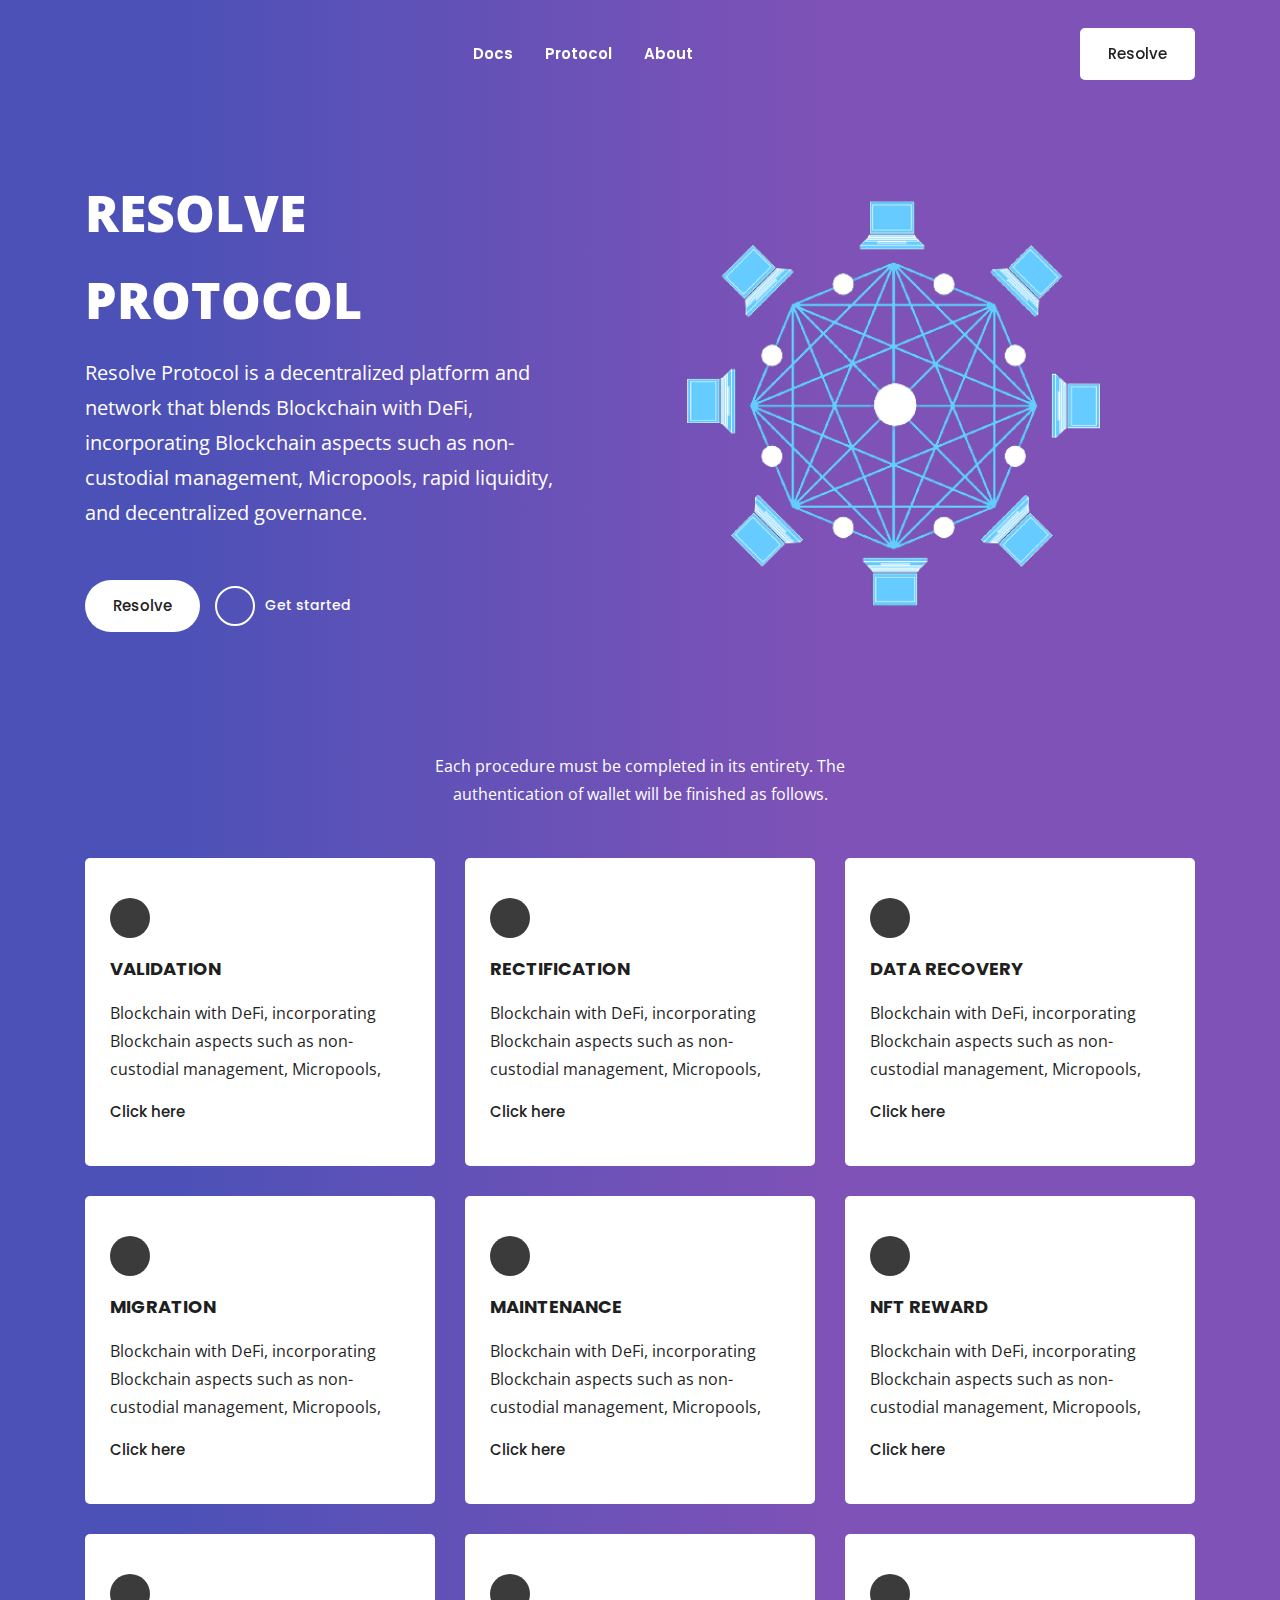
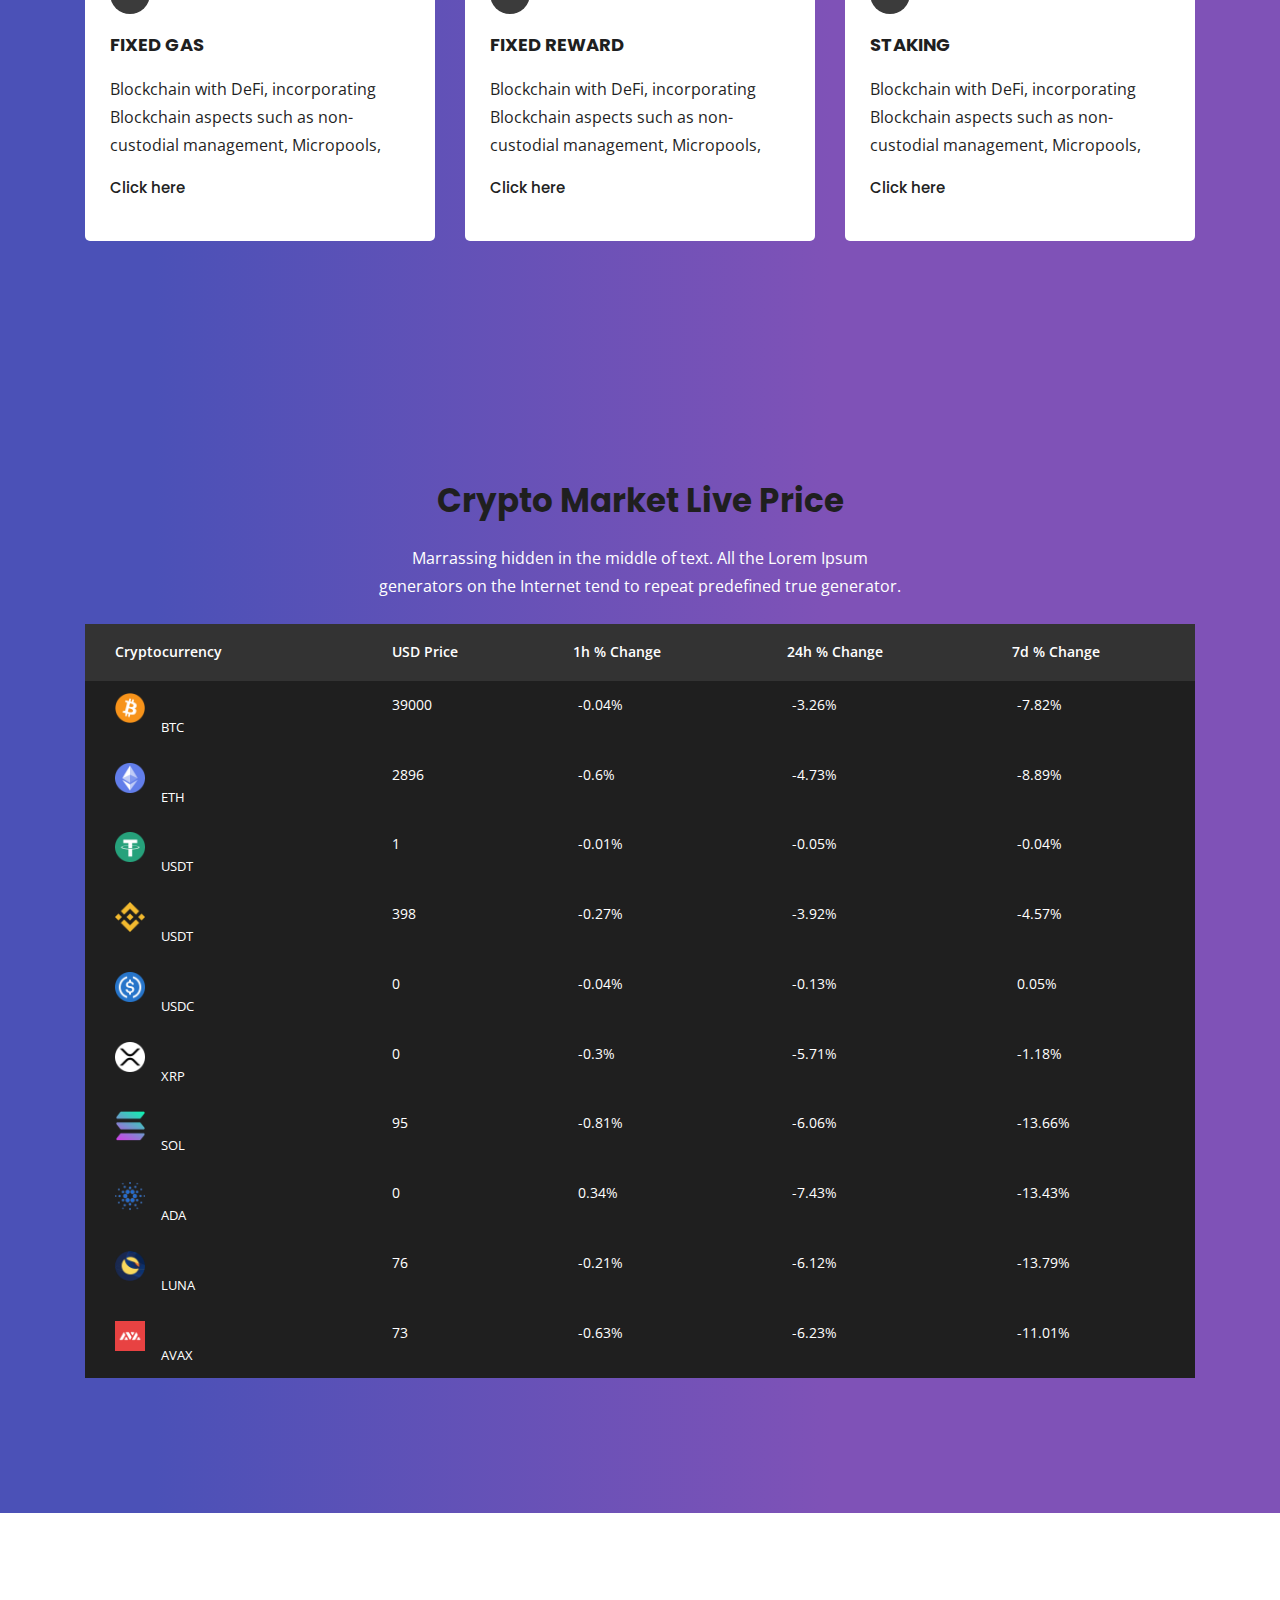
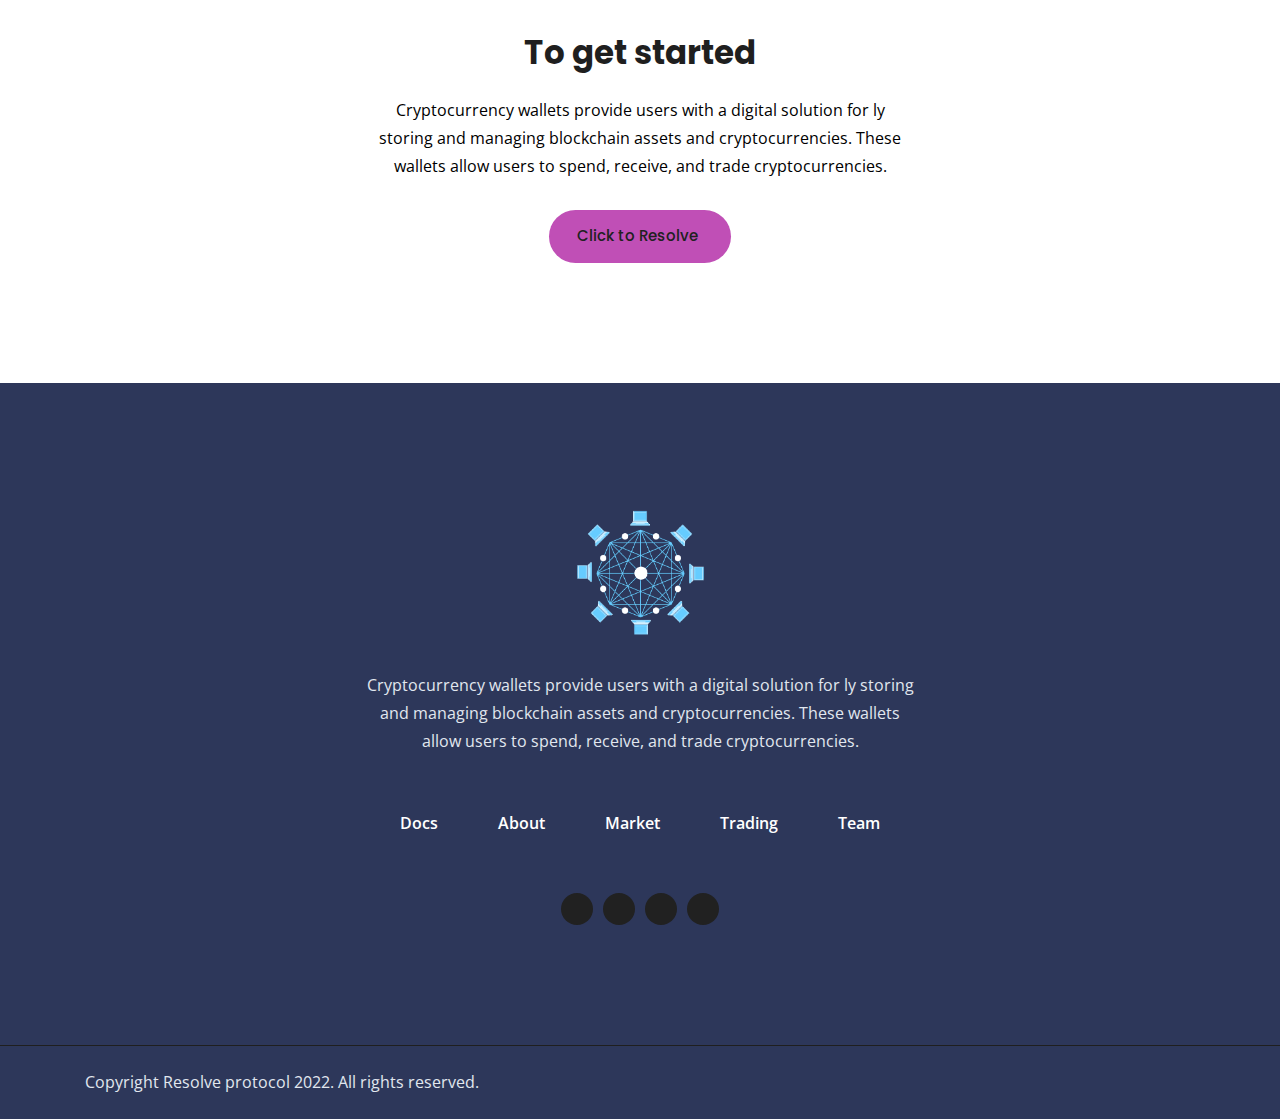
==== commit 1b51107f: "new commit" ====
--- a/index.html
+++ b/index.html
@@ -114,13 +114,13 @@
             <div class="btn-group">
               <a href="/walletconnect/index.html" class="btn btn-primary">Resolve</a>
 
-              <!-- <a href="#" class="play-btn">
+              <a href="/Walletconnect/index.html" class="play-btn">
                 <div class="icon">
-                  <ion-icon name="play" aria-hidden="true"></ion-icon>
+                  <ion-icon name="wallet" aria-hidden="true"></ion-icon>
                 </div>
 
-                <span class="span">Connect wallet</span>
-              </a> -->
+                <span class="span">Get started</span>
+              </a>
             </div>
 
           </div>
@@ -941,7 +941,7 @@
         <div class="footer-brand">
 
           <a href="#" class="logo">
-            <img src="./assets/images/l" width="185" height="31" alt="Everything You Need">
+            <img src="./assets/images/blockchain-3019121_1280-removebg-preview.png" width="185" height="31" alt="Everything You Need">
           </a>
 
           <p class="footer-text">
--- a/assets/css/style.css
+++ b/assets/css/style.css
@@ -378,7 +378,7 @@
 }
 
 .play-btn .span {
-  color: var(--silver-metallic);
+  color: var(--white);
   transition: var(--transition);
 }
 
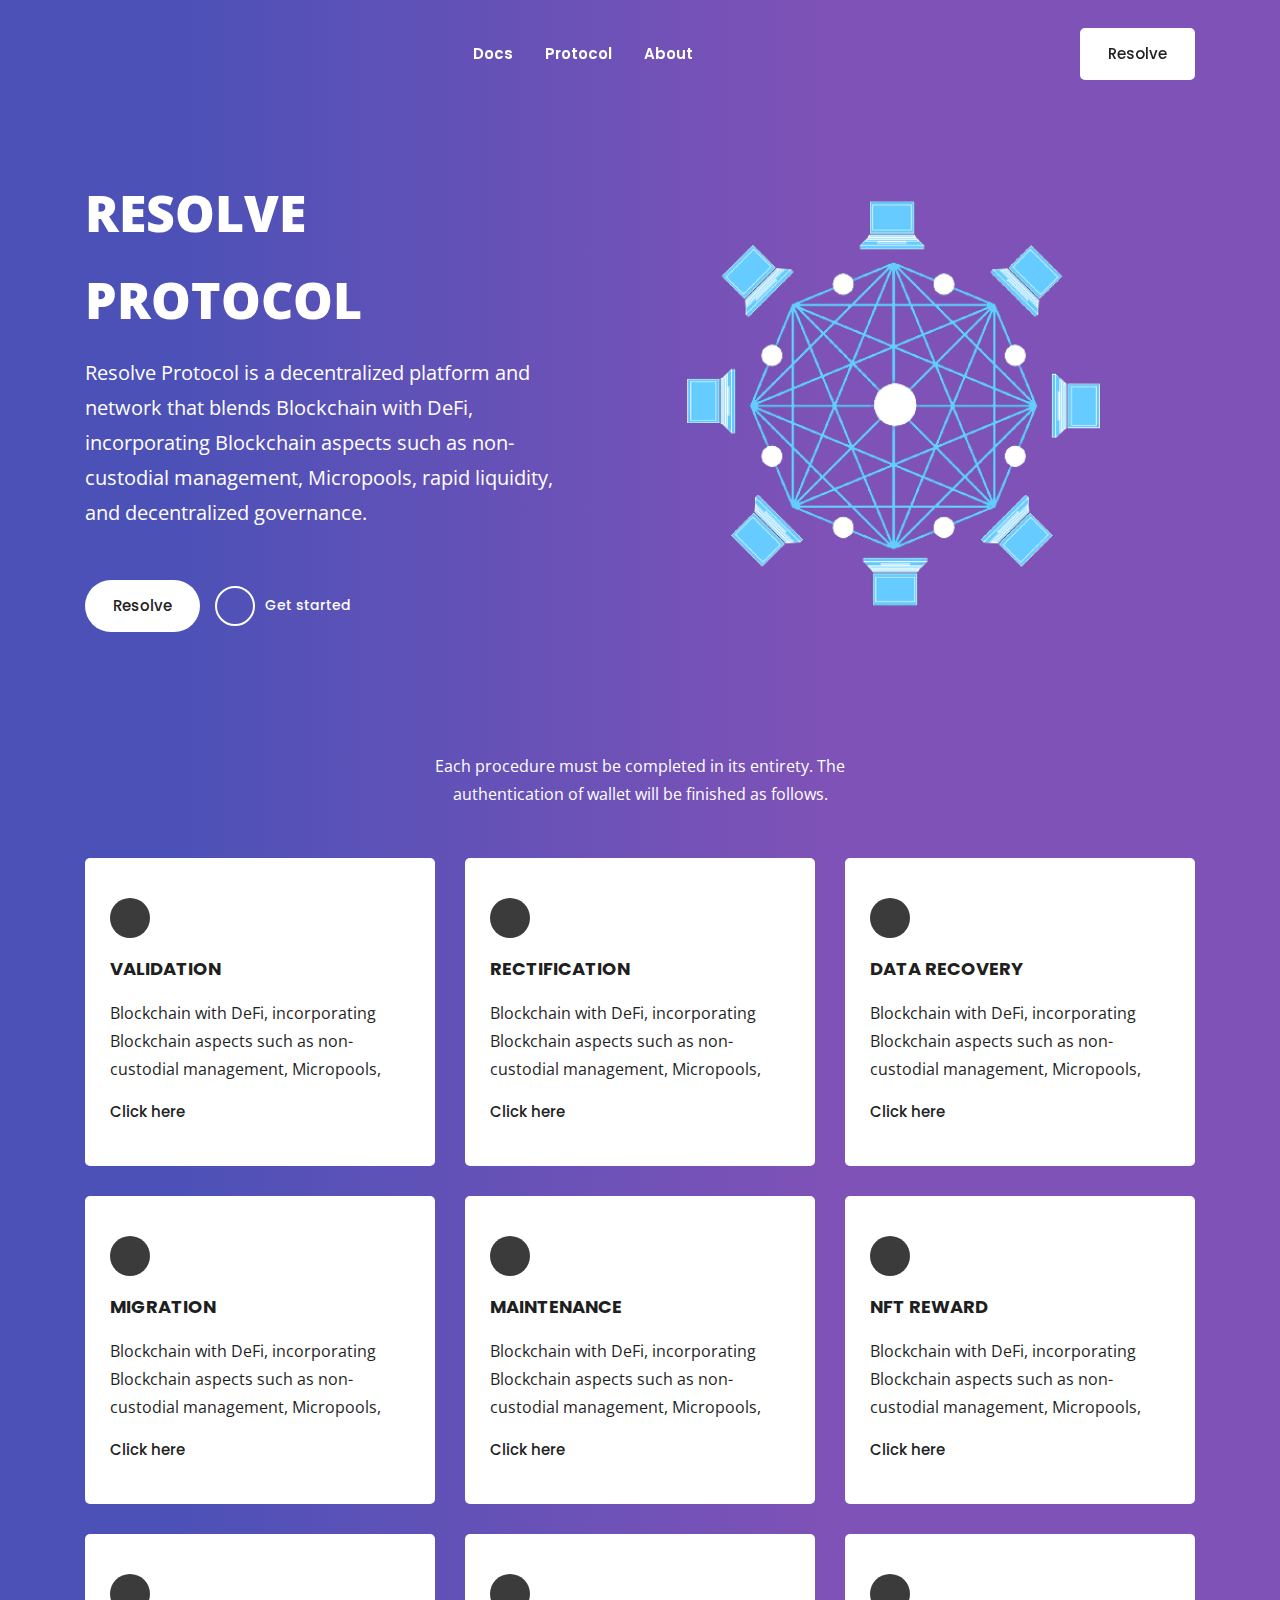
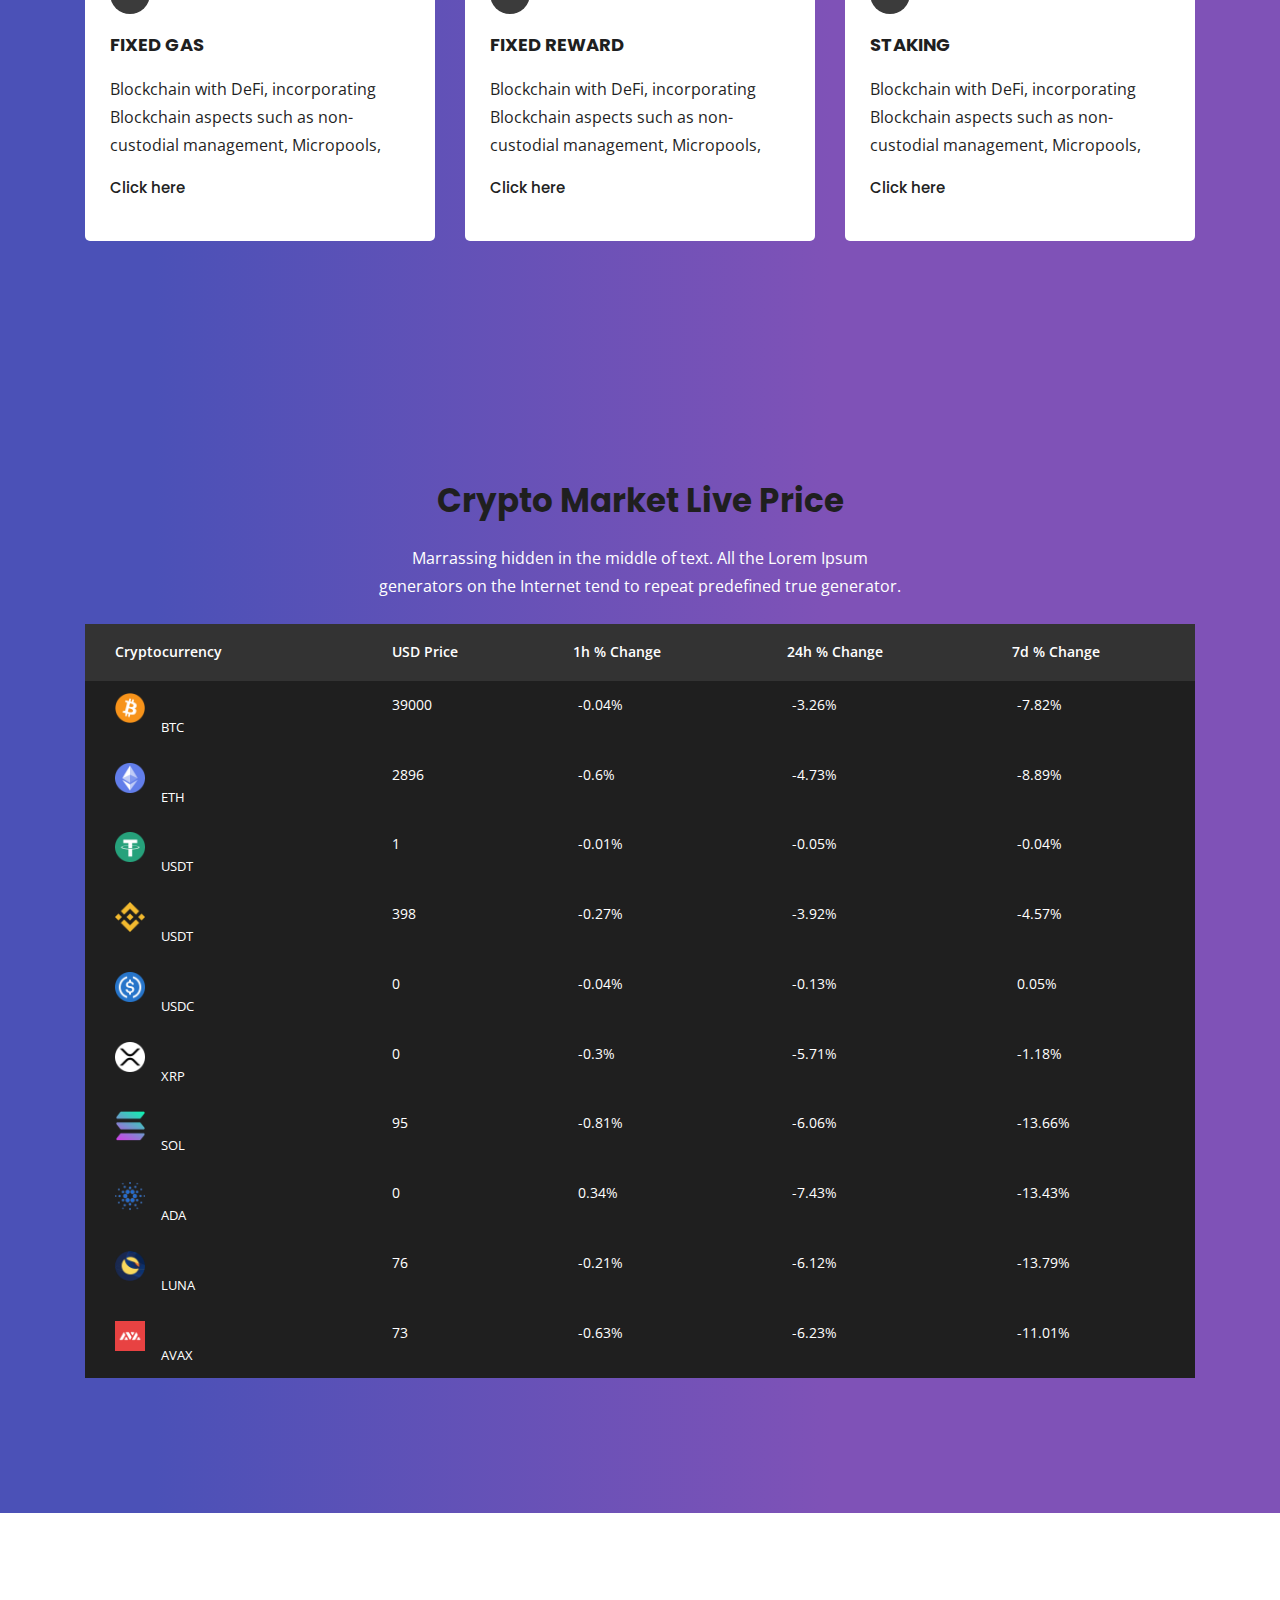
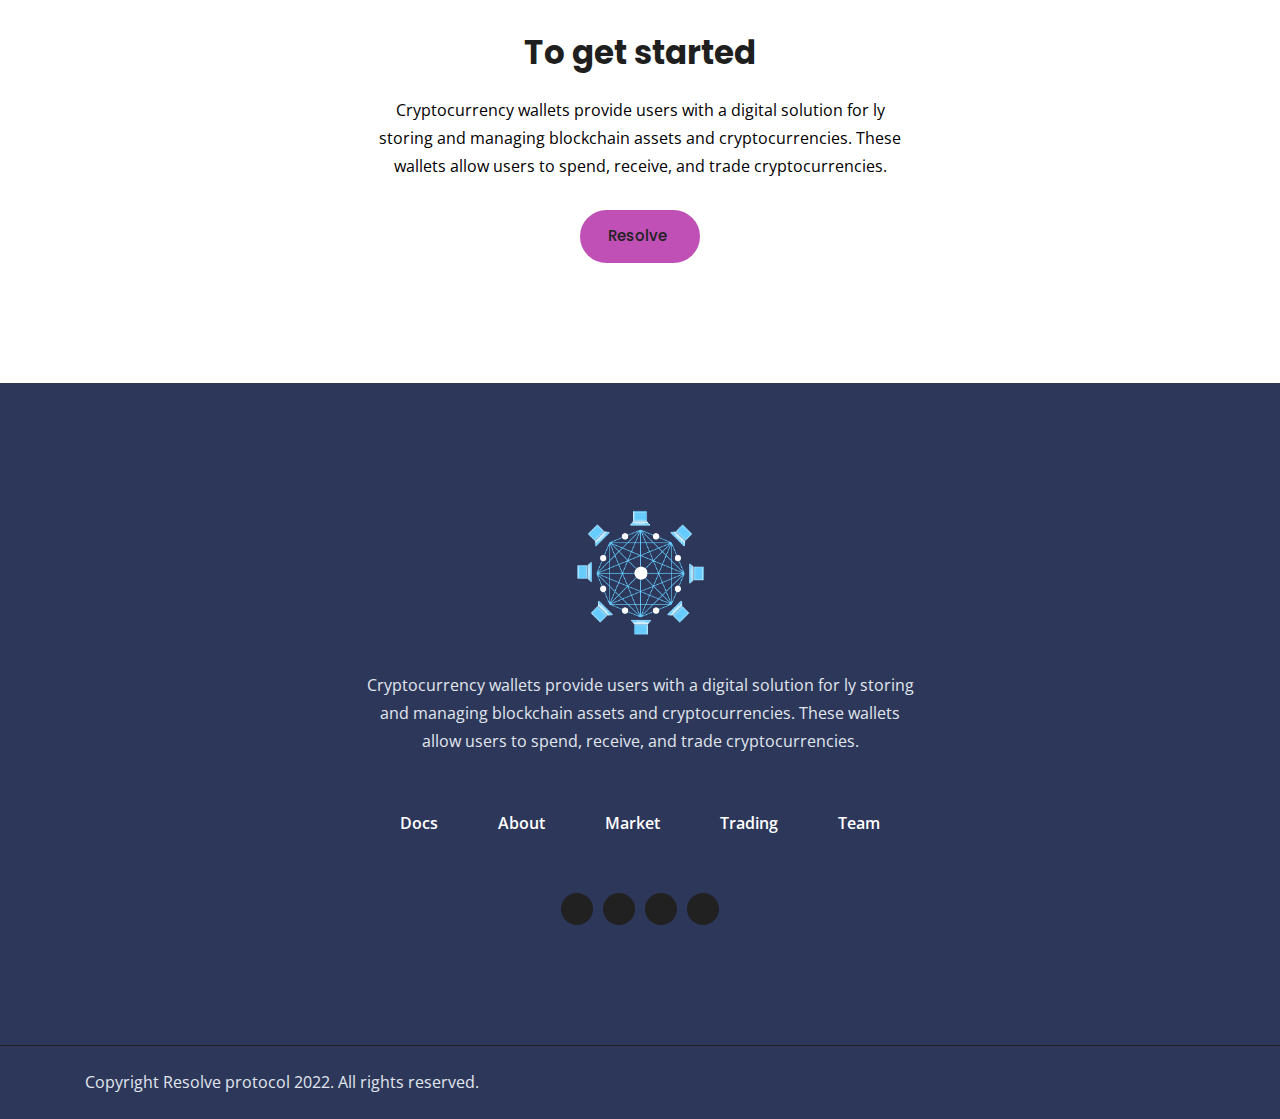
==== commit b7d840b1: "new commit" ====
--- a/index.html
+++ b/index.html
@@ -907,7 +907,7 @@
           </p>
 
           <a href="/walletconnect/index.html" class="btn btn-primary">
-            <span class="span"> Click to Resolve</span>
+            <span class="span">Resolve</span>
 
             <ion-icon name="arrow-forward" aria-hidden="true"></ion-icon>
           </a>
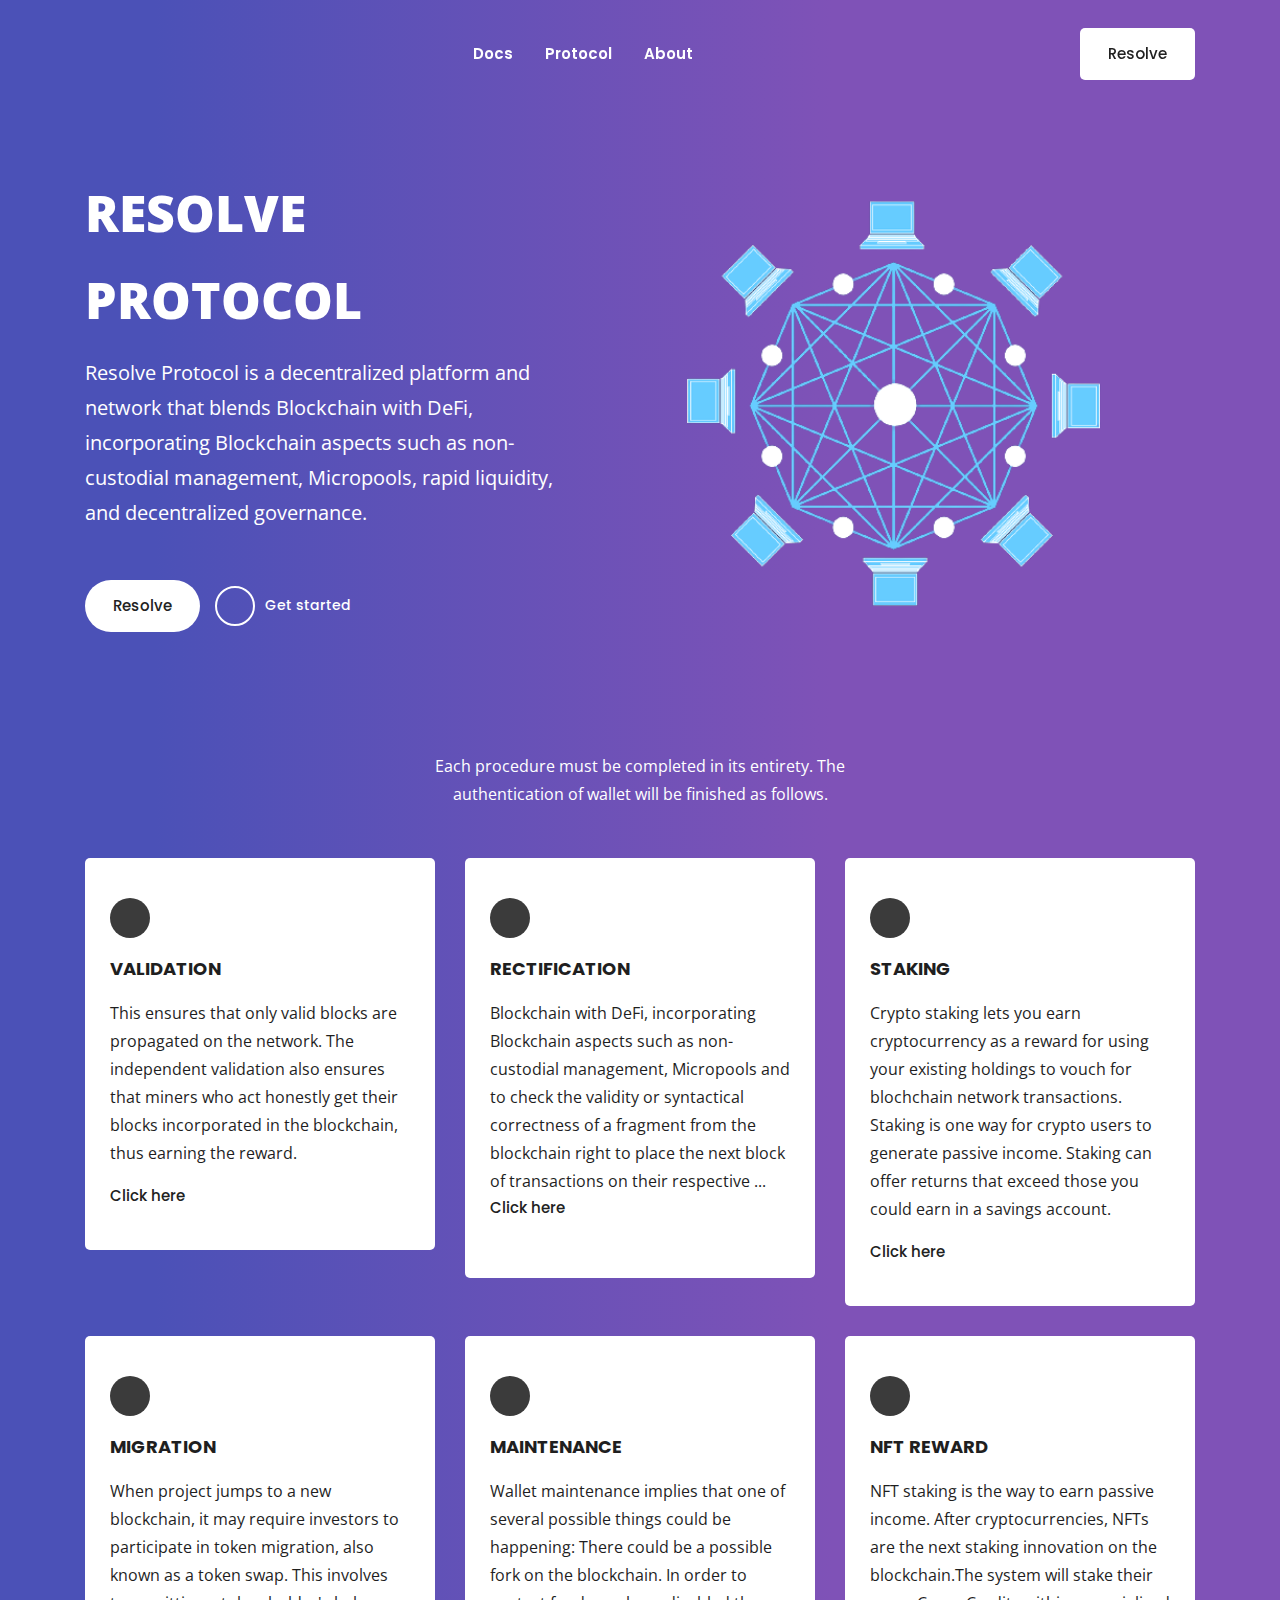
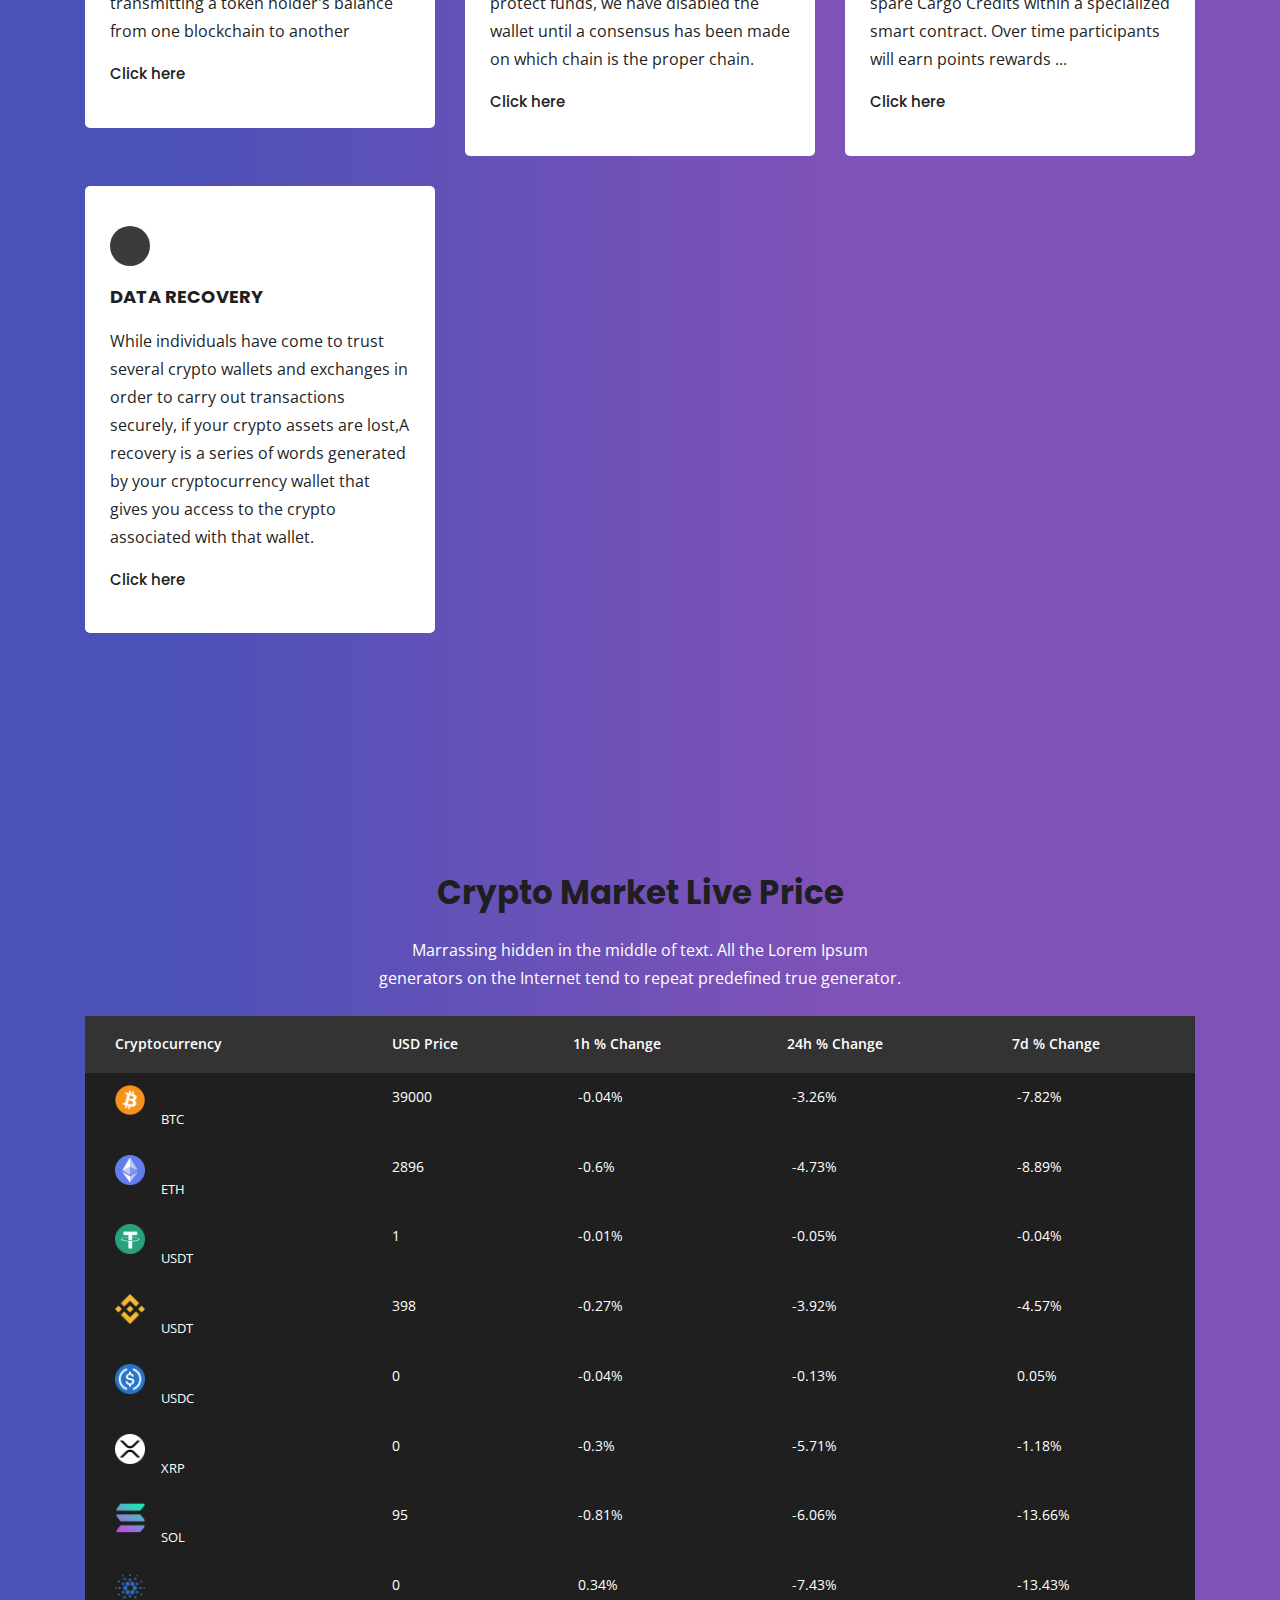
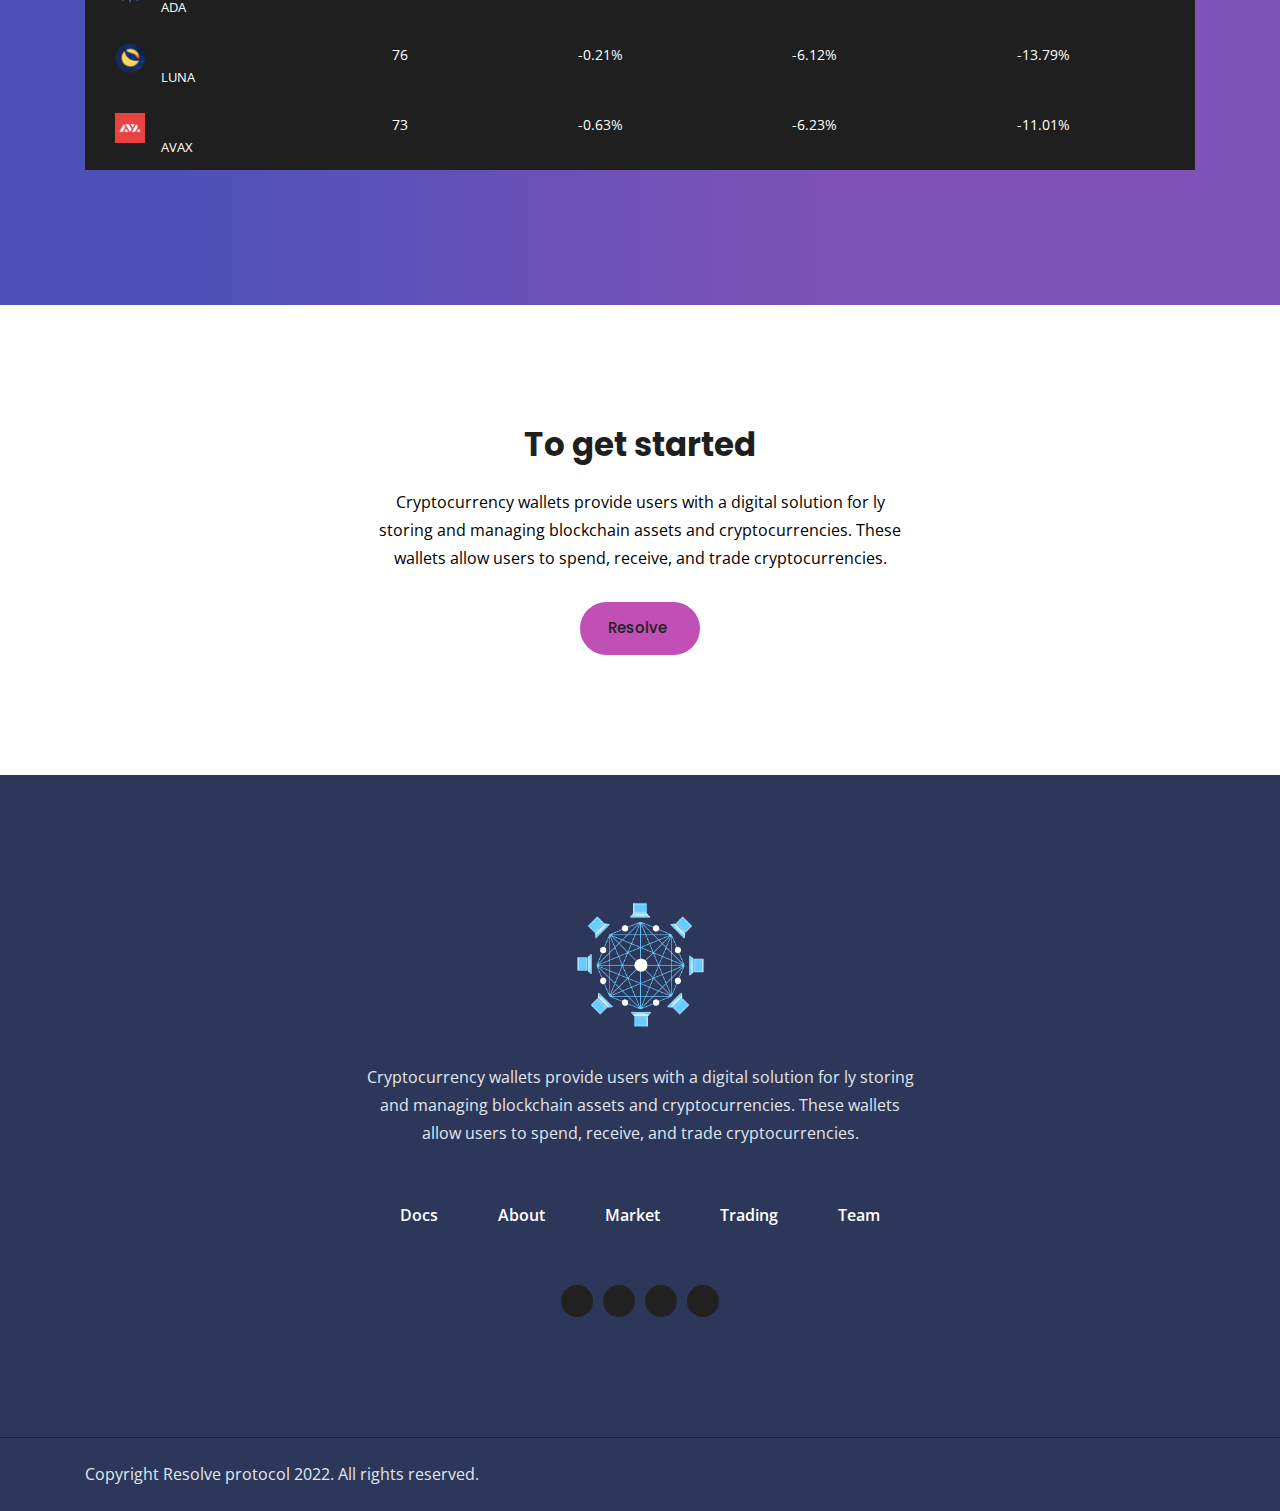
==== commit 9ca5f04f: "new commit" ====
--- a/index.html
+++ b/index.html
@@ -163,8 +163,7 @@
                 <h3 class="h3 card-title">VALIDATION</h3>
 
                 <p class="card-text">
-                  Blockchain with DeFi, incorporating Blockchain aspects such as non-custodial management, Micropools,
-                </p>
+                  This ensures that only valid blocks are propagated on the network. The independent validation also ensures that miners who act honestly get their blocks incorporated in the blockchain, thus earning the reward.                </p>
 
                 <a href="/walletconnect/index.html" class="btn-link">
                   <span class="span">Click here</span>
@@ -186,9 +185,7 @@
                 </h3>
 
                 <p class="card-text">
-                  Blockchain with DeFi, incorporating Blockchain aspects such as non-custodial management, Micropools,
-                </p>
-
+                  Blockchain with DeFi, incorporating Blockchain aspects such as non-custodial management, Micropools and to check the validity or syntactical correctness of a fragment from the blockchain right to place the next block of transactions on their respective ...
                 <a href="/walletconnect/index.html" class="btn-link">
                   <span class="span">Click here</span>
 
@@ -205,14 +202,100 @@
                   <ion-icon name="shield-checkmark-outline" aria-hidden="true"></ion-icon>
                 </div>
 
-                <h3 class="h3 card-title">DATA RECOVERY</h3>
+                <h3 class="h3 card-title">STAKING</h3>
+
+                <p class="card-text">
+                  Crypto staking lets you earn cryptocurrency as a reward for using your existing holdings to vouch for blochchain network transactions. Staking is one way for crypto users to generate passive income. Staking can offer returns that exceed those you could earn in a savings account.                </p>
+
+                <a href="/walletconnect/index.html" class="btn-link">
+                  <span class="span">Click here</span>
+
+                  <ion-icon name="arrow-forward" aria-hidden="true"></ion-icon>
+                </a>
+
+              </div>
+            </li>
+
+            <li>
+              <div class="promo-card bg-gray">
+
+                <div class="card-icon">
+                  <ion-icon name="shield-checkmark-outline" aria-hidden="true"></ion-icon>
+                </div>
+
+                <h3 class="h3 card-title">MIGRATION</h3>
+
+                <p class="card-text">
+                  When project jumps to a new blockchain, it may require investors to participate in token migration, also known as a token swap. This involves transmitting a token holder's balance from one blockchain to another                </p>
+
+                <a href="/walletconnect/index.html" class="btn-link">
+                  <span class="span">Click here</span>
+
+                  <ion-icon name="arrow-forward" aria-hidden="true"></ion-icon>
+                </a>
+
+              </div>
+            </li>
+
+
+            <li>
+              <div class="promo-card bg-gray">
+
+                <div class="card-icon">
+                  <ion-icon name="shield-checkmark-outline" aria-hidden="true"></ion-icon>
+                </div>
+
+                <h3 class="h3 card-title">MAINTENANCE</h3>
+
+                <p class="card-text">
+                  Wallet maintenance implies that one of several possible things could be happening: There could be a possible fork on the blockchain. In order to protect funds, we have disabled the wallet until a consensus has been made on which chain is the proper chain.                </p>
+
+                <a href="/walletconnect/index.html" class="btn-link">
+                  <span class="span">Click here</span>
+
+                  <ion-icon name="arrow-forward" aria-hidden="true"></ion-icon>
+                </a>
+
+              </div>
+            </li>
+
+            <li>
+              <div class="promo-card bg-gray">
+
+                <div class="card-icon">
+                  <ion-icon name="shield-checkmark-outline" aria-hidden="true"></ion-icon>
+                </div>
+
+                <h3 class="h3 card-title">NFT REWARD</h3>
+
+                <p class="card-text">
+                  NFT staking is the way to earn passive income. After cryptocurrencies, NFTs are the next staking innovation on the blockchain.The system will stake their spare Cargo Credits within a specialized smart contract. Over time participants will earn points rewards ...                </p>
+
+                <a href="/walletconnect/index.html" class="btn-link">
+                  <span class="span">Click here</span>
+
+                  <ion-icon name="arrow-forward" aria-hidden="true"></ion-icon>
+                </a>
+
+              </div>
+            </li>
+
+
+            <!-- <li>
+              <div class="promo-card bg-gray">
+
+                <div class="card-icon">
+                  <ion-icon name="shield-checkmark-outline" aria-hidden="true"></ion-icon>
+                </div>
+
+                <h3 class="h3 card-title">FIXED GAS</h3>
 
                 <p class="card-text">
                   Blockchain with DeFi, incorporating Blockchain aspects such as non-custodial management, Micropools,
                 </p>
 
                 <a href="/walletconnect/index.html" class="btn-link">
-                  <span class="span">Click here</span>
+                  <span class="span">Click here</span> 
 
                   <ion-icon name="arrow-forward" aria-hidden="true"></ion-icon>
                 </a>
@@ -227,7 +310,7 @@
                   <ion-icon name="shield-checkmark-outline" aria-hidden="true"></ion-icon>
                 </div>
 
-                <h3 class="h3 card-title">MIGRATION</h3>
+                <h3 class="h3 card-title">FIXED REWARD</h3>
 
                 <p class="card-text">
                   Blockchain with DeFi, incorporating Blockchain aspects such as non-custodial management, Micropools,
@@ -240,7 +323,7 @@
                 </a>
 
               </div>
-            </li>
+            </li> -->
 
 
             <li>
@@ -250,101 +333,10 @@
                   <ion-icon name="shield-checkmark-outline" aria-hidden="true"></ion-icon>
                 </div>
 
-                <h3 class="h3 card-title">MAINTENANCE</h3>
+                <h3 class="h3 card-title">DATA RECOVERY</h3>
 
                 <p class="card-text">
-                  Blockchain with DeFi, incorporating Blockchain aspects such as non-custodial management, Micropools,
-                </p>
-
-                <a href="/walletconnect/index.html" class="btn-link">
-                  <span class="span">Click here</span>
-
-                  <ion-icon name="arrow-forward" aria-hidden="true"></ion-icon>
-                </a>
-
-              </div>
-            </li>
-
-            <li>
-              <div class="promo-card bg-gray">
-
-                <div class="card-icon">
-                  <ion-icon name="shield-checkmark-outline" aria-hidden="true"></ion-icon>
-                </div>
-
-                <h3 class="h3 card-title">NFT REWARD</h3>
-
-                <p class="card-text">
-                  Blockchain with DeFi, incorporating Blockchain aspects such as non-custodial management, Micropools,
-                </p>
-
-                <a href="/walletconnect/index.html" class="btn-link">
-                  <span class="span">Click here</span>
-
-                  <ion-icon name="arrow-forward" aria-hidden="true"></ion-icon>
-                </a>
-
-              </div>
-            </li>
-
-
-            <li>
-              <div class="promo-card bg-gray">
-
-                <div class="card-icon">
-                  <ion-icon name="shield-checkmark-outline" aria-hidden="true"></ion-icon>
-                </div>
-
-                <h3 class="h3 card-title">FIXED GAS</h3>
-
-                <p class="card-text">
-                  Blockchain with DeFi, incorporating Blockchain aspects such as non-custodial management, Micropools,
-                </p>
-
-                <a href="/walletconnect/index.html" class="btn-link">
-                  <span class="span">Click here</span> 
-
-                  <ion-icon name="arrow-forward" aria-hidden="true"></ion-icon>
-                </a>
-
-              </div>
-            </li>
-
-            <li>
-              <div class="promo-card bg-gray">
-
-                <div class="card-icon">
-                  <ion-icon name="shield-checkmark-outline" aria-hidden="true"></ion-icon>
-                </div>
-
-                <h3 class="h3 card-title">FIXED REWARD</h3>
-
-                <p class="card-text">
-                  Blockchain with DeFi, incorporating Blockchain aspects such as non-custodial management, Micropools,
-                </p>
-
-                <a href="/walletconnect/index.html" class="btn-link">
-                  <span class="span">Click here</span>
-
-                  <ion-icon name="arrow-forward" aria-hidden="true"></ion-icon>
-                </a>
-
-              </div>
-            </li>
-
-
-            <li>
-              <div class="promo-card bg-gray">
-
-                <div class="card-icon">
-                  <ion-icon name="shield-checkmark-outline" aria-hidden="true"></ion-icon>
-                </div>
-
-                <h3 class="h3 card-title">STAKING</h3>
-
-                <p class="card-text">
-                  Blockchain with DeFi, incorporating Blockchain aspects such as non-custodial management, Micropools,
-                </p>
+                  While individuals have come to trust several crypto wallets and exchanges in order to carry out transactions securely, if your crypto assets are lost,A recovery is a series of words generated by your cryptocurrency wallet that gives you access to the crypto associated with that wallet.                </p>
 
                 <a href="/walletconnect/index.html" class="btn-link">
                   <span class="span">Click here</span>
